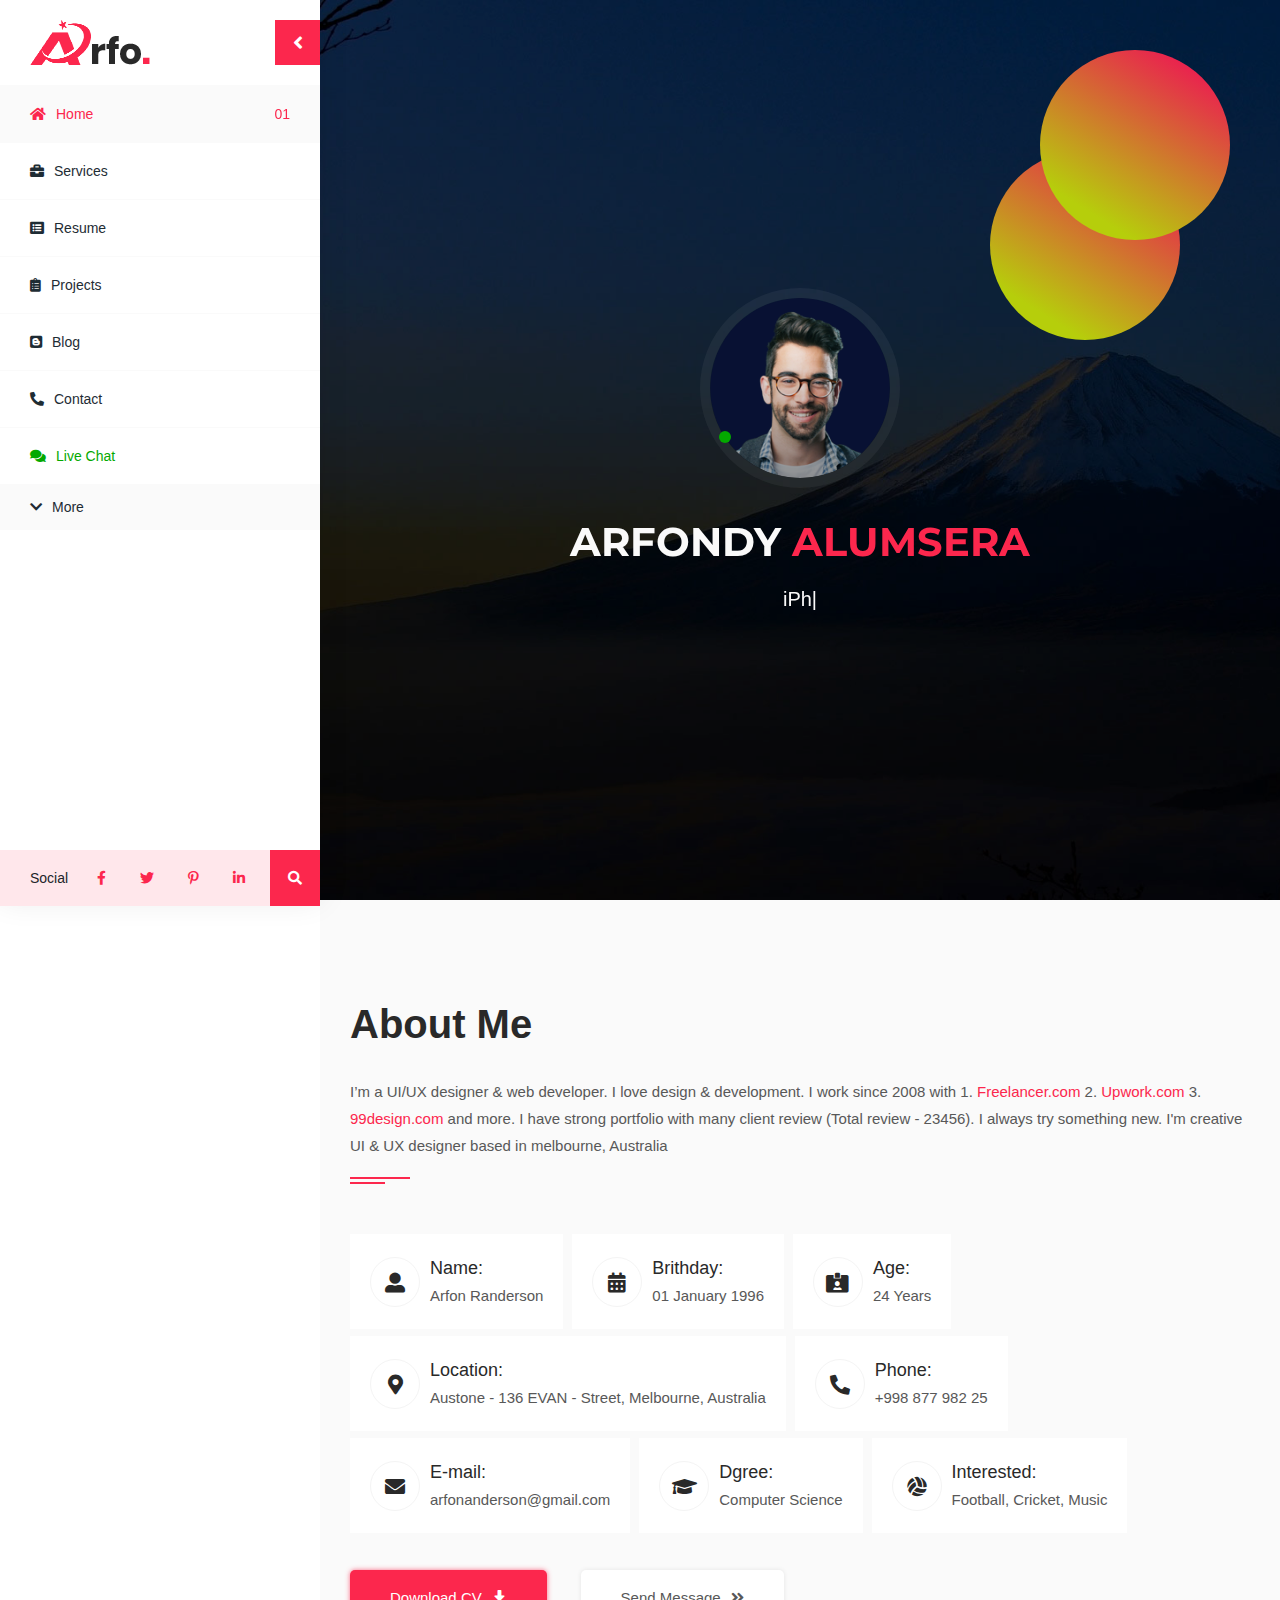
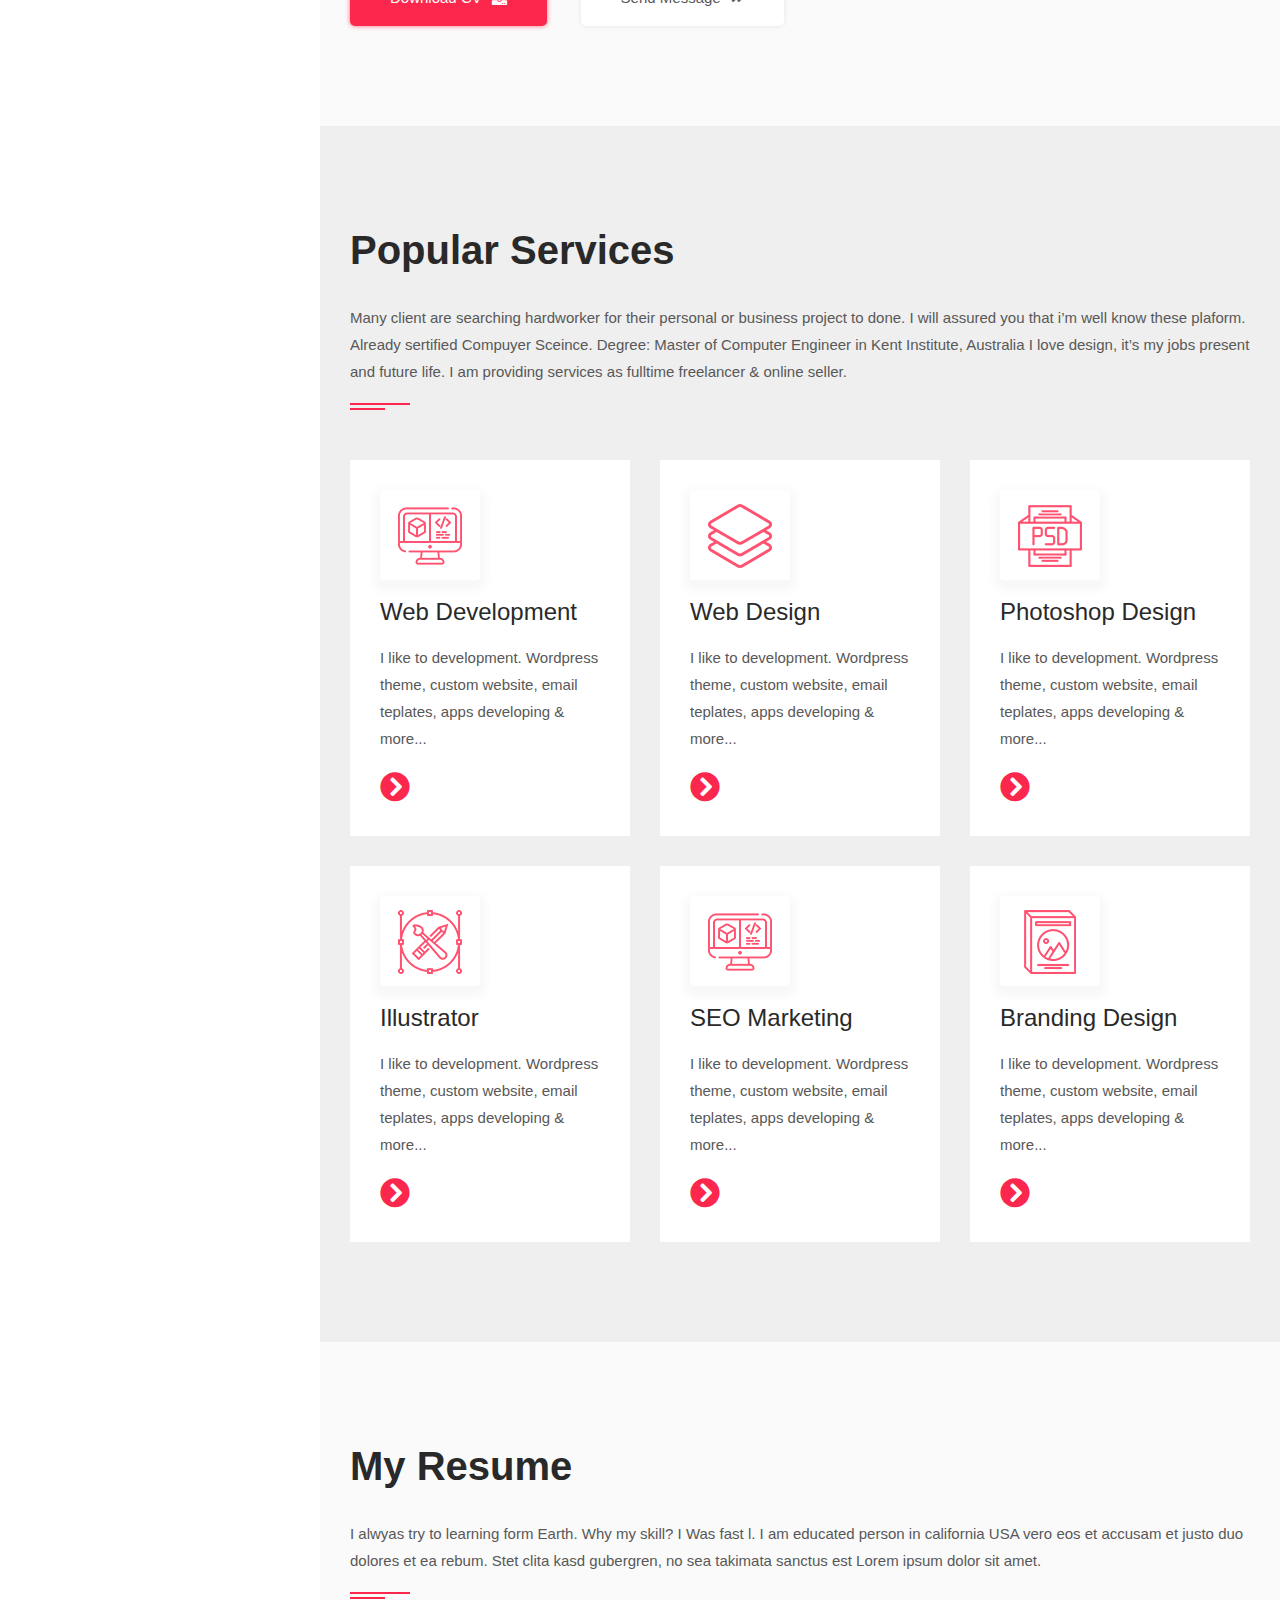
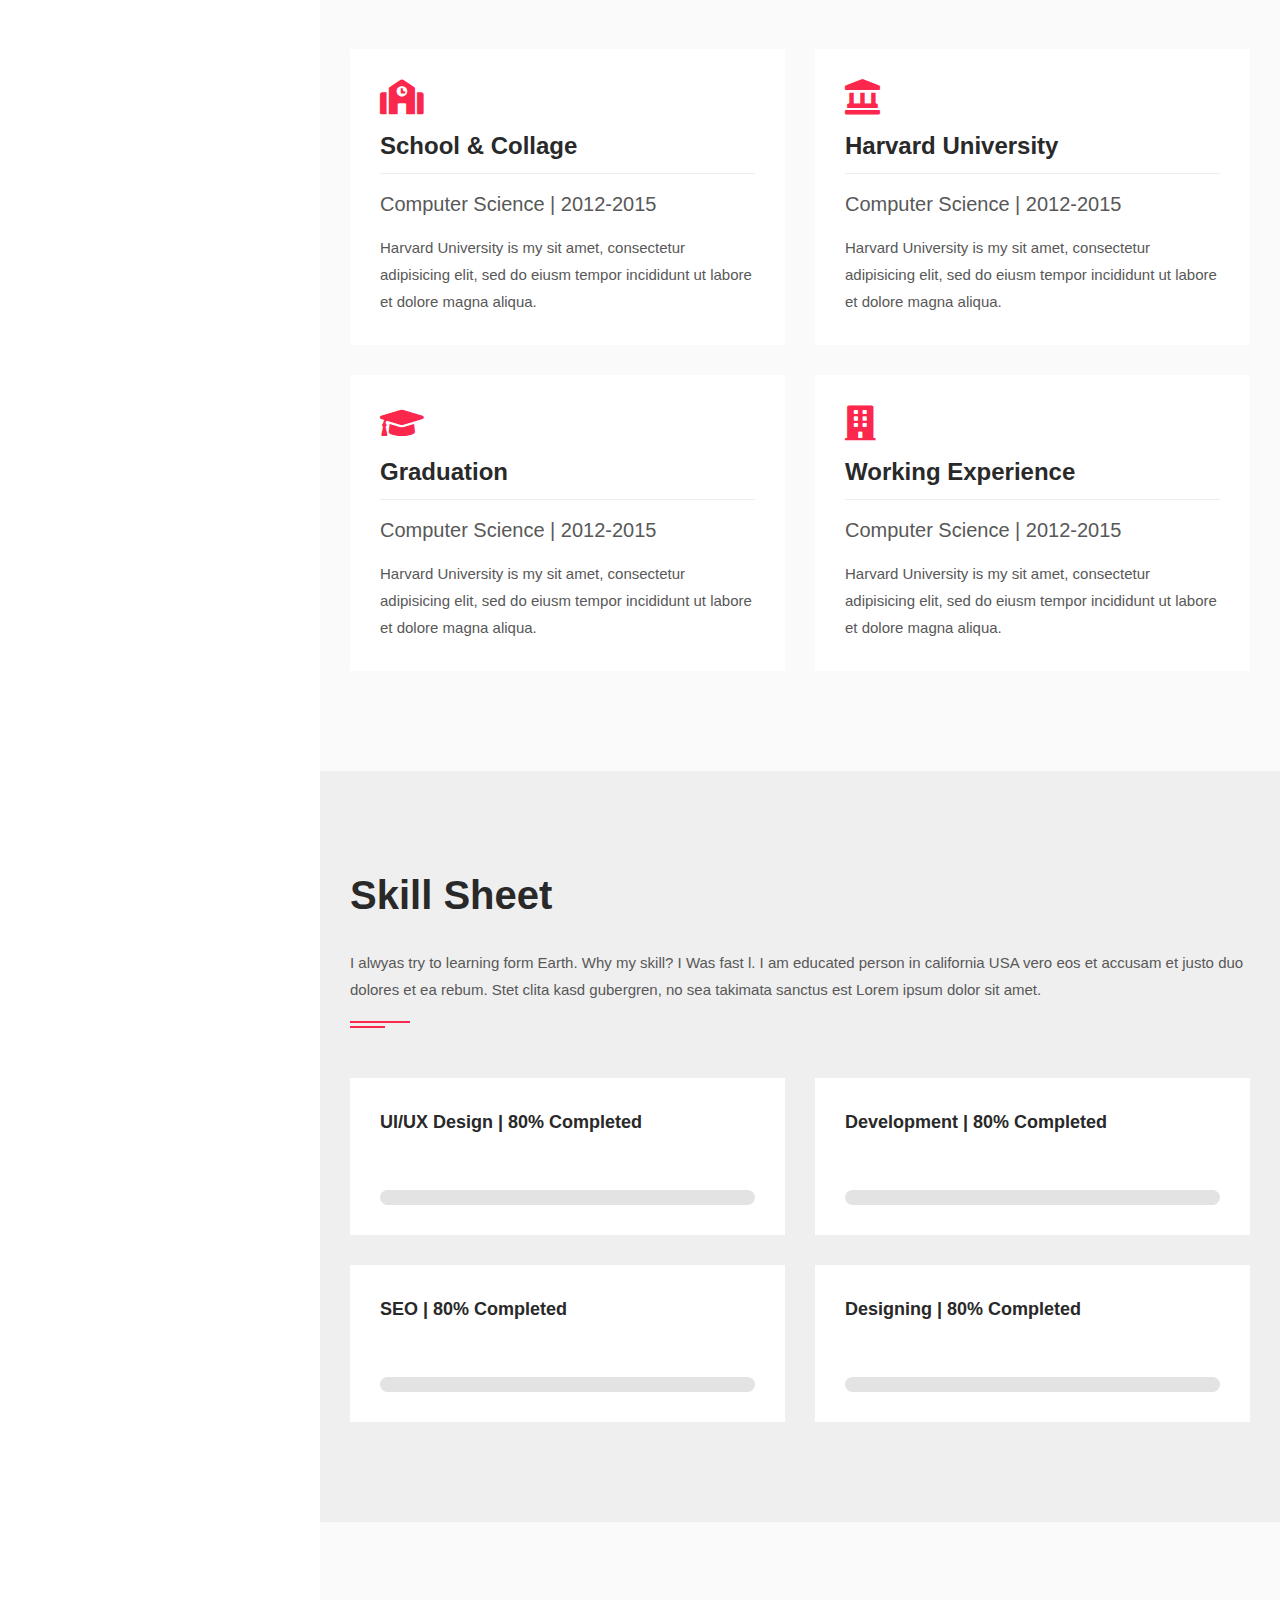
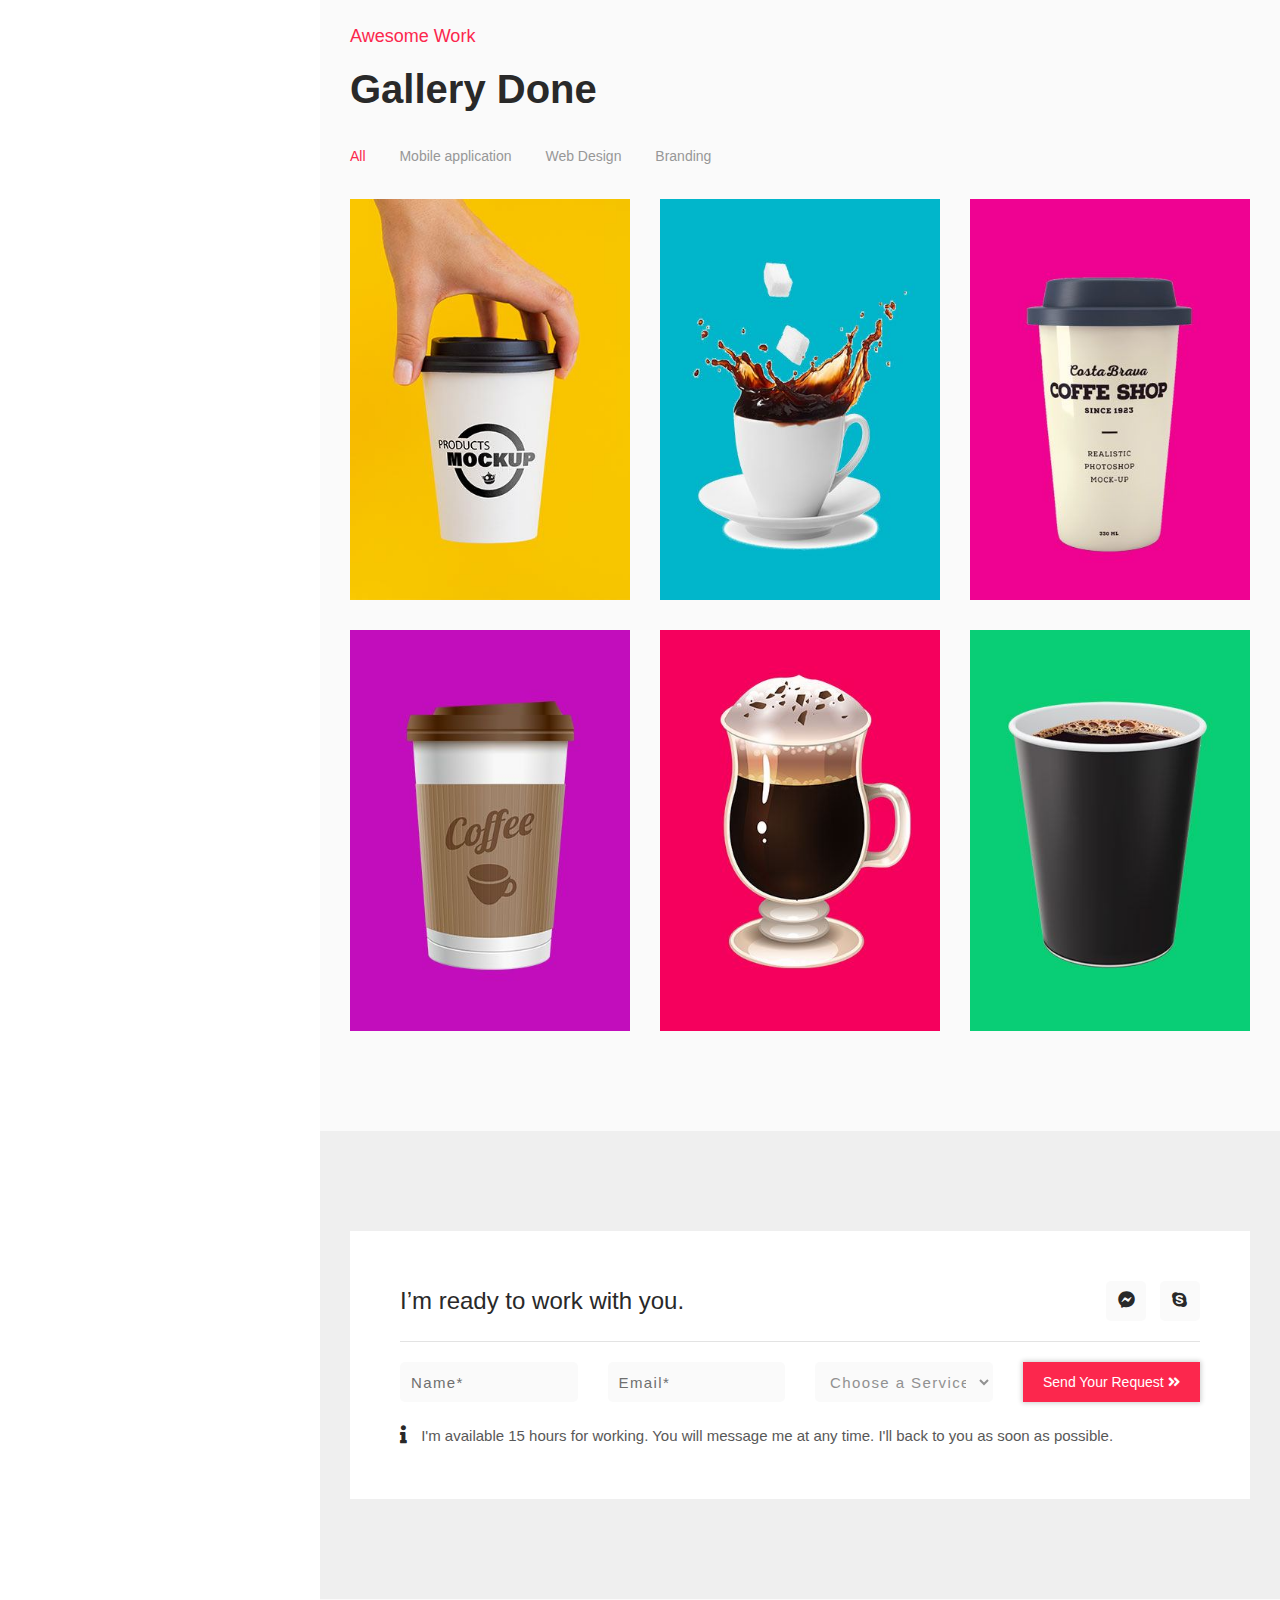
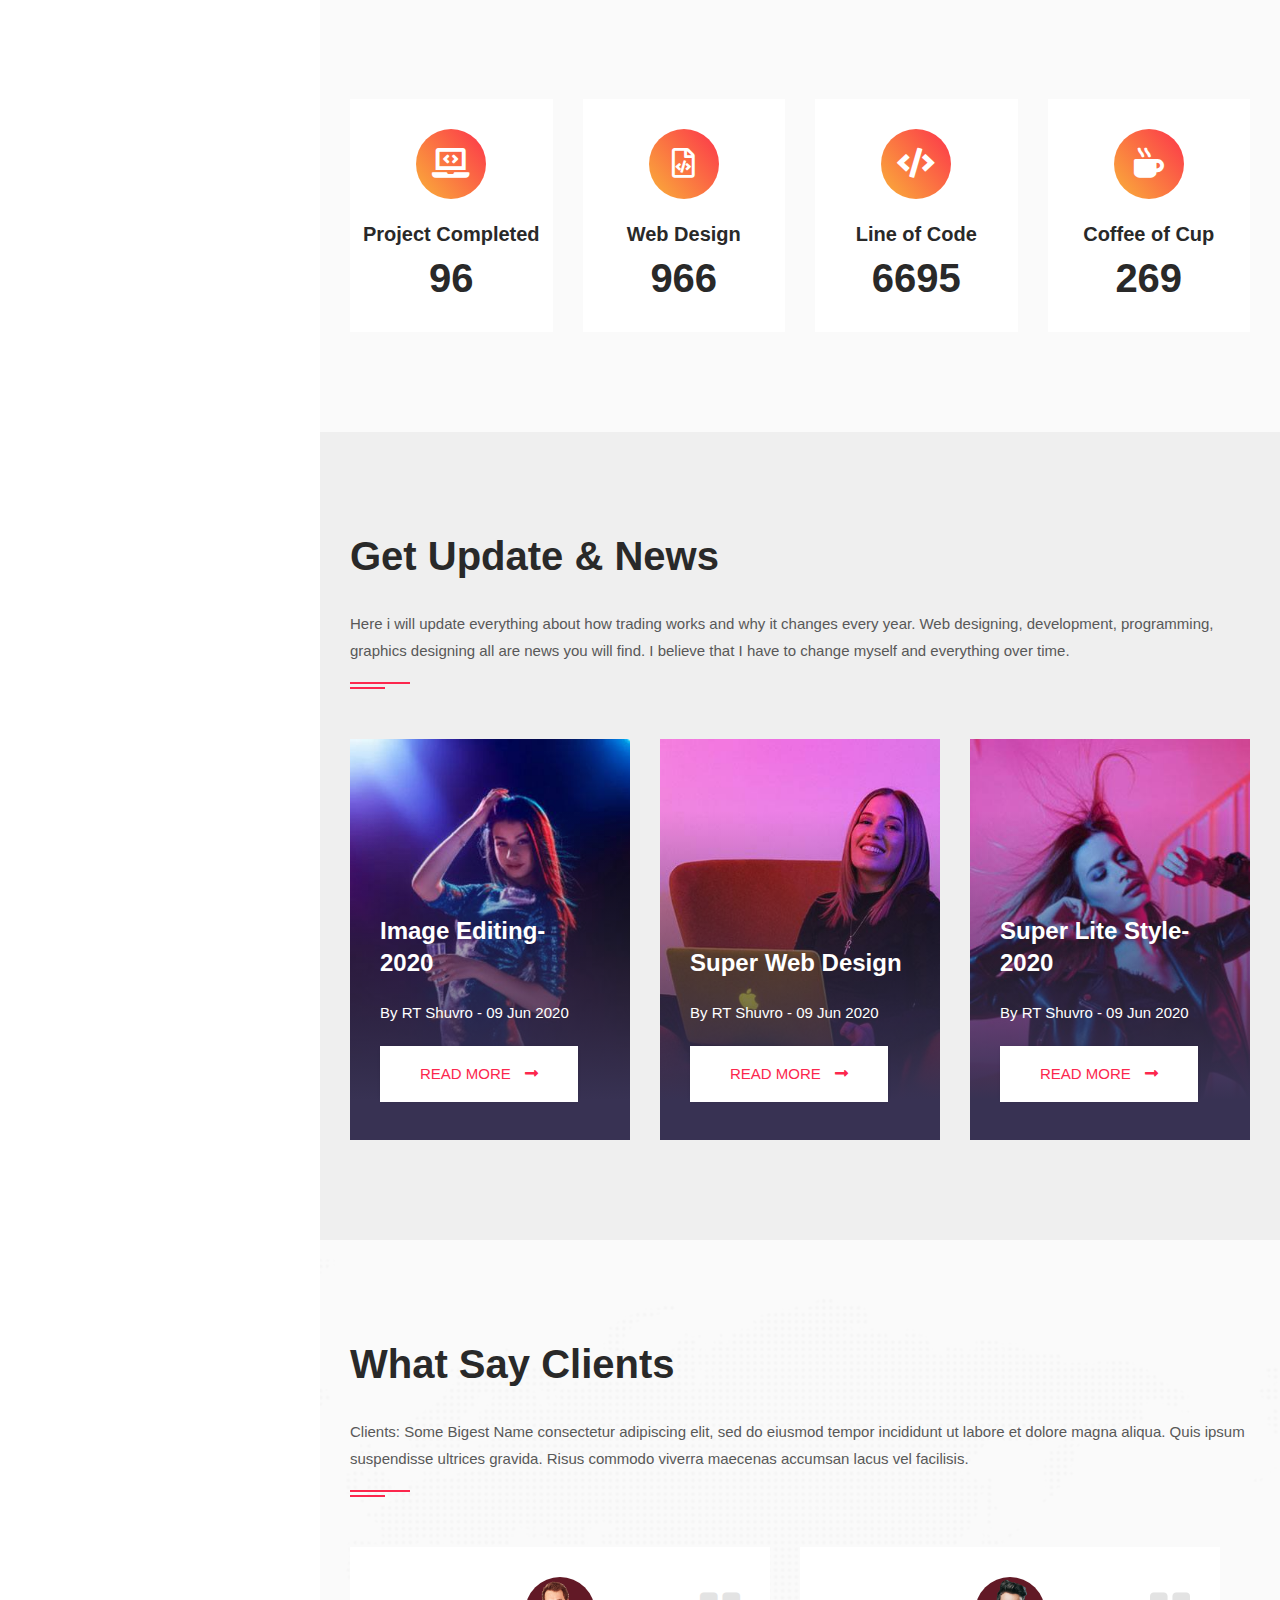
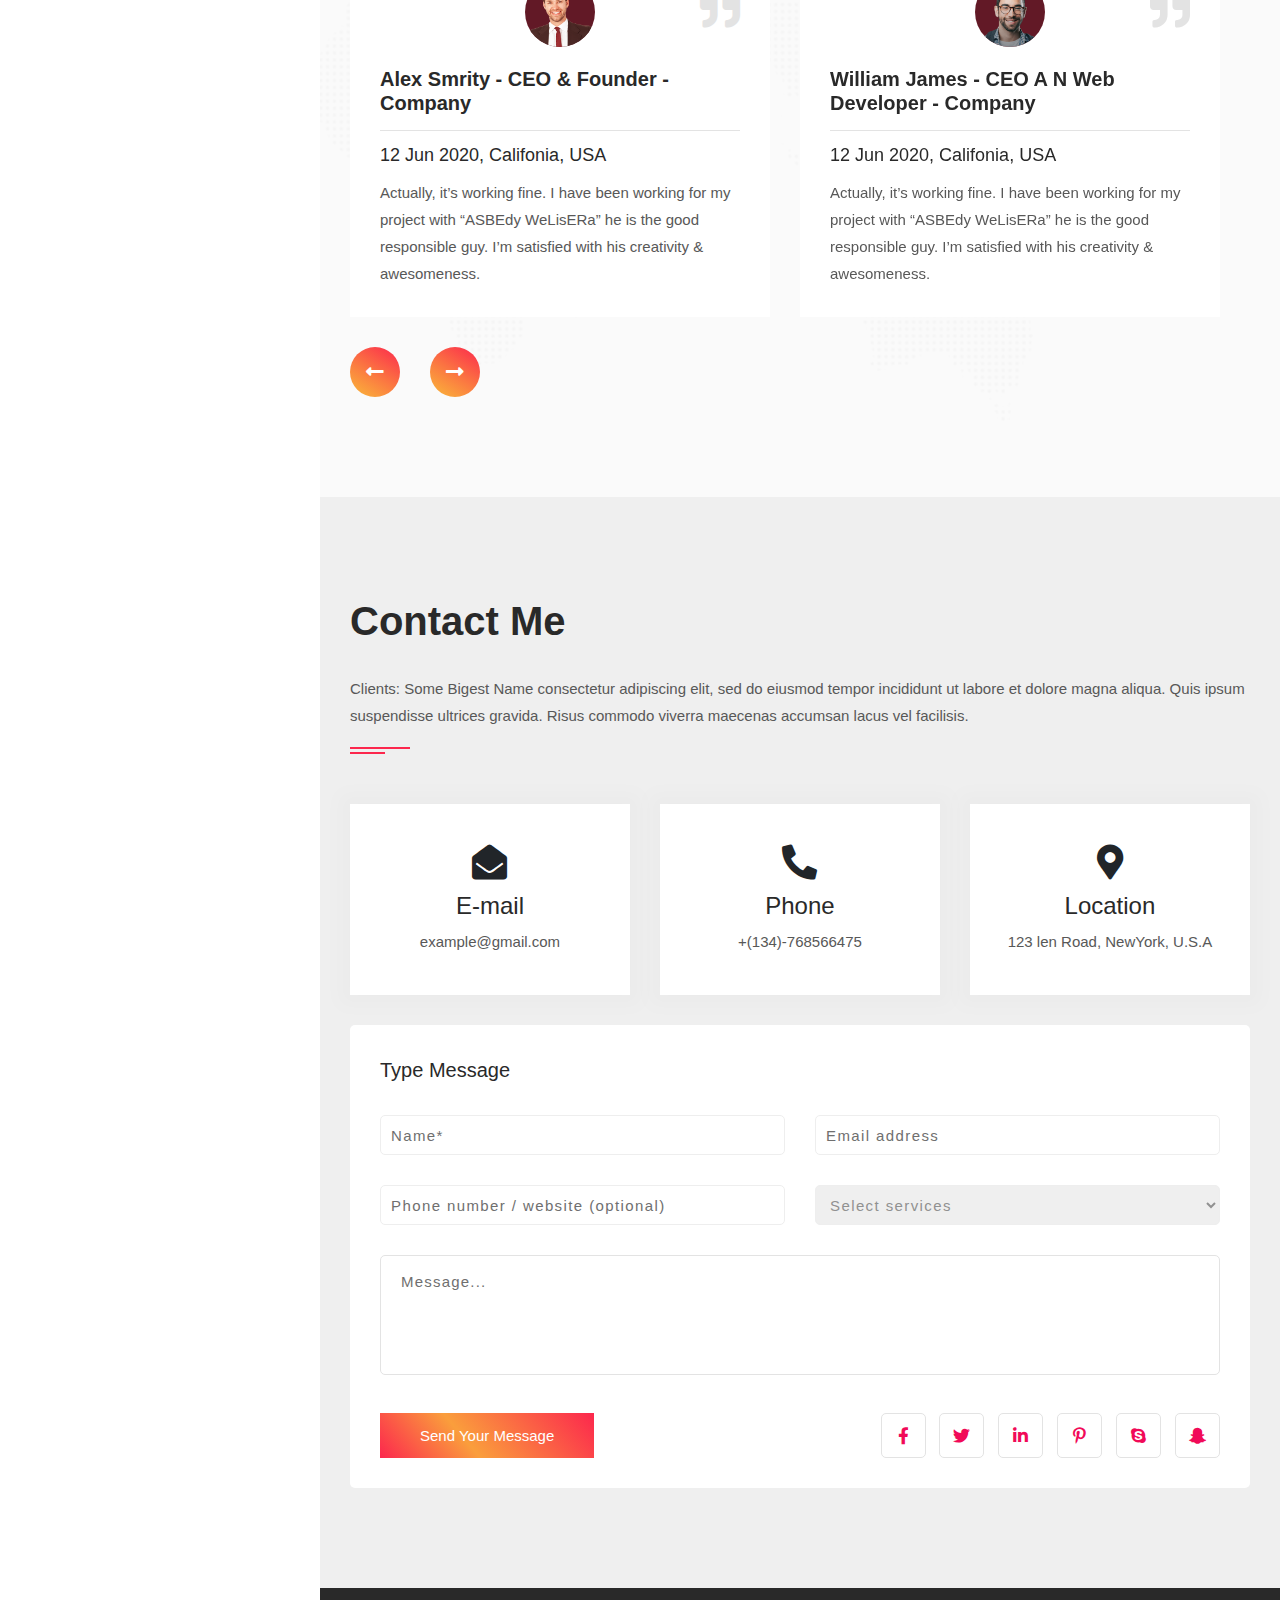
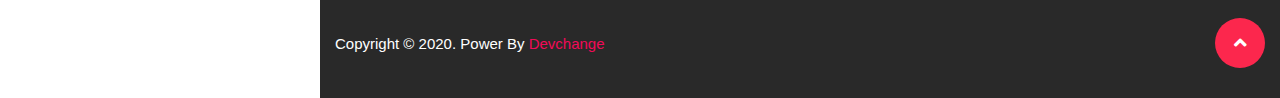
==== index.html @ 92e10261 "first commit" ====
<!DOCTYPE html>
<html lang="en">


<!-- Mirrored from anwebdev.com/arfo/demo/index.html by HTTrack Website Copier/3.x [XR&CO'2014], Fri, 08 Jan 2021 17:50:45 GMT -->
<head>
    <meta charset="utf-8">
    <meta name="author" content="Abdullah AL Numan" />
    <meta name="keywords" content="Arfon Personal Portfolio & Resume HTML5 Template" />
    <meta name="description" content="Arfon Personal Portfolio & Resume HTML5 Template">
    <meta name="viewport" content="width=device-width, initial-scale=1">
    <meta http-equiv="X-UA-Compatible" content="IE=edge">

    <title>Arfon Personal Portfolio & Resume HTML5 Template</title>

    <!-- Bootstrap -->
    <link rel="stylesheet" href="css/bootstrap.min.css">

    <!-- Font Awesome -->
    <link rel="stylesheet" href="css/fontawesome.min.css">

    <!-- Animate -->
    <link rel="stylesheet" href="css/animate.min.css">

    <!-- Owl Carousel -->
    <link rel="stylesheet" href="css/owl.carousel.min.css">

    <!-- Slick -->
    <link rel="stylesheet" href="css/slick.css">

    <!-- Venobox -->
    <link rel="stylesheet" href="css/venobox.min.css">

    <!-- Normalize -->
    <link rel="stylesheet" href="css/normalize.css">

    <!-- Default -->
    <link rel="stylesheet" href="css/default.css">


    <!-- Style -->
    <link rel="stylesheet" href="css/style.css">

    <!-- Responsive -->
    <link rel="stylesheet" href="css/responsive.css">
</head>

<body>

    <div id="main-wrapper">
        <header>
            <nav class="side-bar">
                <div class="side-bar-header">
                    <div class="logo">
                        <a href="index.html"><img src="img/logo/logo.png" alt="logo"></a>
                    </div>
                    <button class="side-btn">
                        <i class="fas fa-angle-left"></i>
                    </button>
                </div>
                <div class="slider-manu">
                    <ul>
                        <li class="active"><a href="#!" data-scroll="#home"><i class="fas fa-home"></i>Home<span class="sub-nifo">01</span></a></li>
                        <li><a href="#!" data-scroll="#services"><i class="fas fa-briefcase"></i>Services</a></li>
                        <li><a href="#!" data-scroll="#resume"><i class="fas fa-list-alt"></i>Resume</a></li>
                        <li><a href="#!" data-scroll="#projects"><i class="fas fa-clipboard-list"></i>Projects</a></li>
                        <li><a href="#!" data-scroll="#blog"><i class="fab fa-blogger"></i>Blog</a></li>
                        <li><a href="#!" data-scroll="#contact"><i class="fas fa-phone-alt"></i>Contact</a></li>
                    </ul>
                    <div class="live-chat">
                        <a href="#"><i class="fas fa-comments"></i>Live Chat</a>
                    </div>
                    <button class="user-panel">
						<i class="fas fa-chevron-down"></i>More
					</button>
                    <div class="user-content">
                        <h5>User Panel</h5>
                        <ul>
                            <li><a href="#"><i class="fas fa-inbox"></i>Inbox<span class="sub-nifo">40</span></a></li>
                            <li><a href="#"><i class="fas fa-id-card-alt"></i>Profile</a></li>
                            <li><a href="#"><i class="fas fa-cogs"></i>Setting</a></li>
                            <li><a href="#"><i class="fas fa-phone-alt"></i>Call</a></li>
                            <li><a href="#"><i class="fas fa-comments"></i>Comments</a></li>
                        </ul>
                    </div>
                </div>
                <div class="side-footer">
                    <span>Social</span>
                    <ul>
                        <li><a href="#"><i class="fab fa-facebook-f"></i></a></li>
                        <li>
                            <a href="#"><i class="fab fa-twitter"></i></a>
                        </li>
                        <li>
                            <a href="#"><i class="fab fa-pinterest-p"></i></a>
                        </li>
                        <li>
                            <a href="#"><i class="fab fa-linkedin-in"></i></a>
                        </li>
                    </ul>
                    <button class="search-btn" data-toggle="modal" data-target="#popupSearch"><i class="fa fa-search"></i></button>
                    <div class="modal fade" id="popupSearch" tabindex="-1" aria-hidden="true">
                        <div class="modal-dialog">
                            <div class="modal-content">
                                <form>
                                    <input type="search" placeholder="Search...">
                                    <button type="submit">Search</button>
                                </form>
                            </div>
                        </div>
                    </div>
                </div>
            </nav>
        </header>
        <main>
            <!-- Banner Start -->
            <section class="banner v2" id="home">
                <div class="banner-content content-center">
                    <div class="banner-item">
                        <div class="profile-img">
                            <img src="img/banner/profile-2.png" alt="Profile Img">
                            <span class="activety"></span>
                        </div>
                        <div class="profile-text">
                            <h2>Arfondy <span class="pink">aLumsERa</span></h2>
                            <p><span class="animate-typing" data-animate-loop="true" data-type-speed="200" data-type-delay="200" data-remove-speed="80" data-remove-delay="500" data-cursor-speed="500" data-animate-index="0">
                                    iPhone Aplication Developer |
                                    Android Aplication Developer |
                                    UI UX Designer </span></p>
                        </div>
                    </div>
                </div>
                <div class="owl-carousel banner-img">
                    <div class="banner-bg banner-slider" style="background-image: url(img/banner/banner-v2-1.jpg);"></div>
                    <div class="banner-bg banner-slider" style="background-image: url(img/banner/banner-v2-2.jpg);"></div>
                    <div class="banner-bg banner-slider" style="background-image: url(img/banner/banner-v2-3.jpg);"></div>
                    <div class="banner-bg banner-slider" style="background-image: url(img/banner/banner-v2-4.jpg);"></div>
                </div>
            </section>
            <!-- Banner End -->
            <!-- About Start -->
            <section class="about v2">
                <div class="container">
                    <div class="title">
                        <h2>About Me</h2>
                        <p>I’m a UI/UX designer & web developer. I love design & development. I work since 2008 with 1. <a href="#">Freelancer.com</a> 2. <a href="#">Upwork.com</a> 3. <a href="#">99design.com</a> and more. I have strong portfolio with many
                            client review (Total review - 23456). I always try something new. I'm creative UI & UX designer based in melbourne, Australia</p>
                    </div>
                    <div class="about-info">
                        <ul>
                            <li>
                                <div class="content-top-center">
                                    <i class="fas fa-user-alt"></i>
                                    <div class="text">
                                        <h6>Name:</h6>
                                        <p>Arfon Randerson</p>
                                    </div>
                                </div>
                            </li>
                            <li>
                                <div class="content-top-center">
                                    <i class="fas fa-calendar-alt"></i>
                                    <div class="text">
                                        <h6>Brithday:</h6>
                                        <p>01 January 1996</p>
                                    </div>
                                </div>
                            </li>
                            <li>
                                <div class="content-top-center">
                                    <i class="fas fa-id-card-alt"></i>
                                    <div class="text">
                                        <h6>Age:</h6>
                                        <p>24 Years</p>
                                    </div>
                                </div>
                            </li>
                            <li>
                                <div class="content-top-center">
                                    <i class="fas fa-map-marker-alt"></i>
                                    <div class="text">
                                        <h6>Location:</h6>
                                        <p>Austone - 136 EVAN - Street, Melbourne, Australia</p>
                                    </div>
                                </div>
                            </li>
                            <li>
                                <div class="content-top-center">
                                    <i class="fas fa-phone-alt"></i>
                                    <div class="text">
                                        <h6>Phone:</h6>
                                        <p>+998 877 982 25</p>
                                    </div>
                                </div>
                            </li>
                            <li>
                                <div class="content-top-center">
                                    <i class="fas fa-envelope"></i>
                                    <div class="text">
                                        <h6>E-mail:</h6>
                                        <p>arfonanderson@gmail.com</p>
                                    </div>
                                </div>
                            </li>
                            <li>
                                <div class="content-top-center">
                                    <i class="fas fa-graduation-cap"></i>
                                    <div class="text">
                                        <h6>Dgree:</h6>
                                        <p>Computer Science</p>
                                    </div>
                                </div>
                            </li>
                            <li>
                                <div class="content-top-center">
                                    <i class="fas fa-volleyball-ball"></i>
                                    <div class="text">
                                        <h6>Interested:</h6>
                                        <p>Football, Cricket, Music</p>
                                    </div>
                                </div>
                            </li>
                        </ul>
                    </div>
                    <div class="about-link">
                        <ul>
                            <li>
                                <a href="#" class="active"><span>Download CV</span><i class="fas fa-download"></i></a>
                            </li>
                            <li>
                                <a href="#"><span>Send Message</span><i class="fas fa-angle-double-right"></i></a>
                            </li>
                        </ul>
                    </div>
                </div>
            </section>
            <!-- About End -->
            <!-- Services Start -->
            <section class="services v2" id="services">
                <div class="container">
                    <div class="title">
                        <h2>Popular Services</h2>
                        <p>Many client are searching hardworker for their personal or business project to done. I will assured you that i’m well know these plaform. Already sertified Compuyer Sceince. Degree: Master of Computer Engineer in Kent Institute,
                            Australia I love design, it’s my jobs present and future life. I am providing services as fulltime freelancer & online seller.</p>
                    </div>
                    <div class="row">
                        <div class="col-md-6 col-lg-4">
                            <div class="card">
                                <div class="card-body">
                                    <div class="icon">
                                        <img src="img/services/icon-1-v2.png" alt="icon">
                                    </div>
                                    <h4>Web Development</h4>
                                    <p>I like to development. Wordpress theme, custom website, email teplates, apps developing & more...
                                    </p>
                                    <a href="#"><i class="fas fa-chevron-circle-right"></i></a>
                                </div>
                            </div>
                        </div>
                        <div class="col-md-6 col-lg-4">
                            <div class="card">
                                <div class="card-body">
                                    <div class="icon">
                                        <img src="img/services/icon-2-v2.png" alt="icon">
                                    </div>
                                    <h4>Web Design</h4>
                                    <p>I like to development. Wordpress theme, custom website, email teplates, apps developing & more...
                                    </p>
                                    <a href="#"><i class="fas fa-chevron-circle-right"></i></a>
                                </div>
                            </div>
                        </div>
                        <div class="col-md-6 col-lg-4">
                            <div class="card">
                                <div class="card-body">
                                    <div class="icon">
                                        <img src="img/services/icon-3-v2.png" alt="icon">
                                    </div>
                                    <h4>Photoshop Design</h4>
                                    <p>I like to development. Wordpress theme, custom website, email teplates, apps developing & more...
                                    </p>
                                    <a href="#"><i class="fas fa-chevron-circle-right"></i></a>
                                </div>
                            </div>
                        </div>
                        <div class="col-md-6 col-lg-4">
                            <div class="card">
                                <div class="card-body">
                                    <div class="icon">
                                        <img src="img/services/icon-4-v2.png" alt="icon">
                                    </div>
                                    <h4>Illustrator</h4>
                                    <p>I like to development. Wordpress theme, custom website, email teplates, apps developing & more...
                                    </p>
                                    <a href="#"><i class="fas fa-chevron-circle-right"></i></a>
                                </div>
                            </div>
                        </div>
                        <div class="col-md-6 col-lg-4">
                            <div class="card">
                                <div class="card-body">
                                    <div class="icon">
                                        <img src="img/services/icon-5-v2.png" alt="icon">
                                    </div>
                                    <h4>SEO Marketing</h4>
                                    <p>I like to development. Wordpress theme, custom website, email teplates, apps developing & more...
                                    </p>
                                    <a href="#"><i class="fas fa-chevron-circle-right"></i></a>
                                </div>
                            </div>
                        </div>
                        <div class="col-md-6 col-lg-4">
                            <div class="card">
                                <div class="card-body">
                                    <div class="icon">
                                        <img src="img/services/icon-6-v2.png" alt="icon">
                                    </div>
                                    <h4>Branding Design</h4>
                                    <p>I like to development. Wordpress theme, custom website, email teplates, apps developing & more...
                                    </p>
                                    <a href="#"><i class="fas fa-chevron-circle-right"></i></a>
                                </div>
                            </div>
                        </div>
                    </div>
                </div>
            </section>
            <!-- Services End -->
            <!-- Resume Start -->
            <section class="resume v2" id="resume">
                <div class="container">
                    <div class="title">
                        <h2>My Resume</h2>
                        <p>I alwyas try to learning form Earth. Why my skill? I Was fast l. I am educated person in california USA vero eos et accusam et justo duo dolores et ea rebum. Stet clita kasd gubergren, no sea takimata sanctus est Lorem ipsum dolor
                            sit amet.
                        </p>
                    </div>
                    <div class="row">
                        <div class="col-md-6">
                            <div class="card">
                                <div class="card-body">
                                    <i class="fas fa-school"></i>
                                    <h4>School & Collage</h4>
                                    <h5>Computer Science | 2012-2015</h5>
                                    <p>Harvard University is my sit amet, consectetur adipisicing elit, sed do eiusm tempor incididunt ut labore et dolore magna aliqua.</p>
                                </div>
                            </div>
                        </div>
                        <div class="col-md-6">
                            <div class="card">
                                <div class="card-body">
                                    <i class="fas fa-landmark"></i>
                                    <h4>Harvard University</h4>
                                    <h5>Computer Science | 2012-2015</h5>
                                    <p>Harvard University is my sit amet, consectetur adipisicing elit, sed do eiusm tempor incididunt ut labore et dolore magna aliqua.</p>
                                </div>
                            </div>
                        </div>
                        <div class="col-md-6">
                            <div class="card">
                                <div class="card-body">
                                    <i class="fas fa-graduation-cap"></i>
                                    <h4>Graduation</h4>
                                    <h5>Computer Science | 2012-2015</h5>
                                    <p>Harvard University is my sit amet, consectetur adipisicing elit, sed do eiusm tempor incididunt ut labore et dolore magna aliqua.</p>
                                </div>
                            </div>
                        </div>
                        <div class="col-md-6">
                            <div class="card">
                                <div class="card-body">
                                    <i class="fas fa-building"></i>
                                    <h4>Working Experience</h4>
                                    <h5>Computer Science | 2012-2015</h5>
                                    <p>Harvard University is my sit amet, consectetur adipisicing elit, sed do eiusm tempor incididunt ut labore et dolore magna aliqua.</p>
                                </div>
                            </div>
                        </div>
                    </div>
                </div>
            </section>
            <!-- Resume End -->
            <!-- Skill Start -->
            <section class="skill v2">
                <div class="container">
                    <div class="title">
                        <h2>Skill Sheet</h2>
                        <p>I alwyas try to learning form Earth. Why my skill? I Was fast l. I am educated person in california USA vero eos et accusam et justo duo dolores et ea rebum. Stet clita kasd gubergren, no sea takimata sanctus est Lorem ipsum dolor
                            sit amet.
                        </p>
                    </div>
                    <div class="row">
                        <div class="col-md-6">
                            <div class="card">
                                <div class="card-body">
                                    <h6>UI/UX Design | 80% Completed</h6>
                                    <div class="progress-over">
                                        <div class="progress">
                                            <div class="progress-bar wow animate__slideInLeft" data-wow-duration="1.9s" data-wow-delay="0s" role="progressbar" style="width: 80%;" aria-valuenow="80" aria-valuemin="0" aria-valuemax="100">
                                                <div class="pur-count">
                                                    <span class="counter">80</span>%
                                                </div>
                                            </div>
                                        </div>
                                    </div>
                                </div>
                            </div>
                        </div>
                        <div class="col-md-6">
                            <div class="card">
                                <div class="card-body">
                                    <h6>Development | 80% Completed</h6>
                                    <div class="progress-over">
                                        <div class="progress">
                                            <div class="progress-bar wow animate__slideInLeft" data-wow-duration="1.9s" data-wow-delay="0s" role="progressbar" style="width: 80%;" aria-valuenow="80" aria-valuemin="0" aria-valuemax="100">
                                                <div class="pur-count">
                                                    <span class="counter">80</span>%
                                                </div>
                                            </div>
                                        </div>
                                    </div>
                                </div>
                            </div>
                        </div>
                        <div class="col-md-6">
                            <div class="card">
                                <div class="card-body">
                                    <h6>SEO | 80% Completed</h6>
                                    <div class="progress-over">
                                        <div class="progress">
                                            <div class="progress-bar wow animate__slideInLeft" data-wow-duration="1.9s" data-wow-delay="0s" role="progressbar" style="width: 80%;" aria-valuenow="80" aria-valuemin="0" aria-valuemax="100">
                                                <div class="pur-count">
                                                    <span class="counter">80</span>%
                                                </div>
                                            </div>
                                        </div>
                                    </div>
                                </div>
                            </div>
                        </div>
                        <div class="col-md-6">
                            <div class="card">
                                <div class="card-body">
                                    <h6>Designing | 80% Completed</h6>
                                    <div class="progress-over">
                                        <div class="progress">
                                            <div class="progress-bar wow animate__slideInLeft" data-wow-duration="1.9s" data-wow-delay="0s" role="progressbar" style="width: 80%;" aria-valuenow="80" aria-valuemin="0" aria-valuemax="100">
                                                <div class="pur-count">
                                                    <span class="counter">80</span>%
                                                </div>
                                            </div>
                                        </div>
                                    </div>
                                </div>
                            </div>
                        </div>
                    </div>
                </div>
            </section>
            <!-- Skill End -->
            <!-- Portfolio Start -->
            <section class="portfolio v2" id="projects">
                <div class="container">
                    <div class="title">
                        <h6>Awesome Work</h6>
                        <h2>Gallery Done</h2>
                    </div>
                    <div class="portfolio-demo-btn">
                        <button data-filter="*" class="active">All</button>
                        <button data-filter=".mobile-app">Mobile application</button>
                        <button data-filter=".web-design">Web Design</button>
                        <button data-filter=".branding">Branding</button>
                    </div>
                    <!-- Portfolio Demo Start -->
                    <div class="row portfolio-demo">
                        <!-- Portfolio Item Start -->
                        <div class="col-sm-6 col-lg-4 portfolio-item mobile-app">
                            <div class="portfolio-thumb">
                                <img src="img/portfolio/1.jpg" alt="Image">
                                <div class="portfolio-overlay d-flex align-items-center">
                                    <div class="contant">
                                        <div class="portfolio-shap">
                                            <span class="shap shap-1"></span>
                                            <span class="shap shap-2"></span>
                                        </div>
                                        <h4>UI/UX Design In- 2020</h4>
                                        <h6>10 Jun 2020, <br> NewYouk, USA </h6>
                                        <div class="button">
                                            <a href="#">View Project</a>
                                        </div>
                                    </div>
                                </div>
                            </div>
                        </div>
                        <!-- Portfolio Item End -->
                        <!-- Portfolio Item Start -->
                        <div class="col-sm-6 col-lg-4 portfolio-item web-design">
                            <div class="portfolio-thumb">
                                <img src="img/portfolio/2.jpg" alt="Image">
                                <div class="portfolio-overlay d-flex align-items-center">
                                    <div class="contant">
                                        <div class="portfolio-shap">
                                            <span class="shap shap-1"></span>
                                            <span class="shap shap-2"></span>
                                        </div>
                                        <h4>UI/UX Design In- 2020</h4>
                                        <h6>10 Jun 2020, <br> NewYouk, USA </h6>
                                        <div class="button">
                                            <a href="#">View Project</a>
                                        </div>
                                    </div>
                                </div>
                            </div>
                        </div>
                        <!-- Portfolio Item End -->
                        <!-- Portfolio Item Start -->
                        <div class="col-sm-6 col-lg-4 portfolio-item mobile-app">
                            <div class="portfolio-thumb">
                                <img src="img/portfolio/3.jpg" alt="Image">
                                <div class="portfolio-overlay d-flex align-items-center">
                                    <div class="contant">
                                        <div class="portfolio-shap">
                                            <span class="shap shap-1"></span>
                                            <span class="shap shap-2"></span>
                                        </div>
                                        <h4>UI/UX Design In- 2020</h4>
                                        <h6>10 Jun 2020, <br> NewYouk, USA </h6>
                                        <div class="button">
                                            <a href="#">View Project</a>
                                        </div>
                                    </div>
                                </div>
                            </div>
                        </div>
                        <!-- Portfolio Item End -->
                        <!-- Portfolio Item Start -->
                        <div class="col-sm-6 col-lg-4 portfolio-item branding">
                            <div class="portfolio-thumb">
                                <img src="img/portfolio/4.jpg" alt="Image">
                                <div class="portfolio-overlay d-flex align-items-center">
                                    <div class="contant">
                                        <div class="portfolio-shap">
                                            <span class="shap shap-1"></span>
                                            <span class="shap shap-2"></span>
                                        </div>
                                        <h4>UI/UX Design In- 2020</h4>
                                        <h6>10 Jun 2020, <br> NewYouk, USA </h6>
                                        <div class="button">
                                            <a href="#">View Project</a>
                                        </div>
                                    </div>
                                </div>
                            </div>
                        </div>
                        <!-- Portfolio Item End -->
                        <!-- Portfolio Item Start -->
                        <div class="col-sm-6 col-lg-4 portfolio-item mobile-app web-design">
                            <div class="portfolio-thumb">
                                <img src="img/portfolio/5.jpg" alt="Image">
                                <div class="portfolio-overlay d-flex align-items-center">
                                    <div class="contant">
                                        <div class="portfolio-shap">
                                            <span class="shap shap-1"></span>
                                            <span class="shap shap-2"></span>
                                        </div>
                                        <h4>UI/UX Design In- 2020</h4>
                                        <h6>10 Jun 2020, <br> NewYouk, USA </h6>
                                        <div class="button">
                                            <a href="#">View Project</a>
                                        </div>
                                    </div>
                                </div>
                            </div>
                        </div>
                        <!-- Portfolio Item End -->
                        <!-- Portfolio Item Start -->
                        <div class="col-sm-6 col-lg-4 portfolio-item branding">
                            <div class="portfolio-thumb">
                                <img src="img/portfolio/6.jpg" alt="Image">
                                <div class="portfolio-overlay d-flex align-items-center">
                                    <div class="contant">
                                        <div class="portfolio-shap">
                                            <span class="shap shap-1"></span>
                                            <span class="shap shap-2"></span>
                                        </div>
                                        <h4>UI/UX Design In- 2020</h4>
                                        <h6>10 Jun 2020, <br> NewYouk, USA </h6>
                                        <div class="button">
                                            <a href="#">View Project</a>
                                        </div>
                                    </div>
                                </div>
                            </div>
                        </div>
                        <!-- Portfolio Item End -->
                    </div>
                    <!-- Portfolio Demo End -->
                </div>
            </section>
            <!-- Portfolio End -->
            <!-- Messenger Request Start -->
            <section class="messenger-request">
                <div class="container">
                    <div class="main-bax">
                        <div class="box-header">
                            <div class="row align-items-center">
                                <div class="col-md-8">
                                    <div class="title">
                                        <h4>I’m ready to work with you.</h4>
                                    </div>
                                </div>
                                <div class="col-md-4">
                                    <div class="social">
                                        <ul>
                                            <li><a href="#"><i class="fab fa-facebook-messenger"></i></a></li>
                                            <li><a href="#"><i class="fab fa-skype"></i></a></li>
                                        </ul>
                                    </div>
                                </div>
                            </div>
                        </div>
                        <form action="#">
                            <div class="row">
                                <div class="col-md-6 col-lg-3">
                                    <input type="text" placeholder="Name*">
                                </div>
                                <div class="col-md-6 col-lg-3">
                                    <input type="email" placeholder="Email*">
                                </div>
                                <div class="col-md-6 col-lg-3">
                                    <select name="option">
                                        <option value="">Choose a Services</option>
                                        <option value="">1</option>
                                        <option value="">2</option>
                                        <option value="">3</option>
                                    </select>
                                </div>
                                <div class="col-md-6 col-lg-3">
                                    <button class="send-btn" type="submit">Send Your Request <i
                                            class="fas fa-angle-double-right"></i></button>
                                </div>
                            </div>
                        </form>
                        <p><i class="fas fa-info"></i> I'm available 15 hours for working. You will message me at any time. I'll back to you as soon as possible.
                        </p>
                    </div>
                </div>
            </section>
            <!-- Messenger Request End -->
            <!-- Fun Fact V2 Start -->
            <section class="fun-fact v2">
                <div class="container">
                    <div class="row">
                        <div class="col-md-6 col-lg-3">
                            <div class="card">
                                <div class="card-body">
                                    <div class="icon">
                                        <i class="fas fa-laptop-code"></i>
                                    </div>
                                    <h5>Project Completed</h5>
                                    <h2><span class="counter">96</span></h2>
                                </div>
                            </div>
                        </div>
                        <div class="col-md-6 col-lg-3">
                            <div class="card">
                                <div class="card-body">
                                    <div class="icon">
                                        <i class="far fa-file-code"></i>
                                    </div>
                                    <h5>Web Design</h5>
                                    <h2><span class="counter">966</span></h2>
                                </div>
                            </div>
                        </div>
                        <div class="col-md-6 col-lg-3">
                            <div class="card">
                                <div class="card-body">
                                    <div class="icon">
                                        <i class="fas fa-code"></i>
                                    </div>
                                    <h5>Line of Code</h5>
                                    <h2><span class="counter">6695</span></h2>
                                </div>
                            </div>
                        </div>
                        <div class="col-md-6 col-lg-3">
                            <div class="card">
                                <div class="card-body">
                                    <div class="icon">
                                        <i class="fas fa-mug-hot"></i>
                                    </div>
                                    <h5>Coffee of Cup</h5>
                                    <h2><span class="counter">269</span></h2>
                                </div>
                            </div>
                        </div>
                    </div>
                </div>
            </section>
            <!-- Fun Fact V2 End -->
            <!-- Blog V2 Start -->
            <section class="blog v2" id="blog">
                <div class="container">
                    <div class="title">
                        <h2>Get Update & News</h2>
                        <p>Here i will update everything about how trading works and why it changes every year. Web designing, development, programming, graphics designing all are news you will find. I believe that I have to change myself and everything
                            over time.
                        </p>
                    </div>
                    <div class="row">
                        <div class="col-lg-4">
                            <div class="card">
                                <div class="card-body">
                                    <img src="img/blog/1.jpg" alt="img">
                                    <div class="text">
                                        <h4>Image Editing- 2020</h4>
                                        <p>By RT Shuvro - 09 Jun 2020</p>
                                        <a href="blog-details.html">Read More <i class="fas fa-long-arrow-alt-right"></i></a>
                                    </div>
                                </div>
                            </div>
                        </div>
                        <div class="col-lg-4">
                            <div class="card">
                                <div class="card-body">
                                    <img src="img/blog/2.jpg" alt="img">
                                    <div class="text">
                                        <h4>Super Web Design</h4>
                                        <p>By RT Shuvro - 09 Jun 2020</p>
                                        <a href="blog-details.html">Read More <i class="fas fa-long-arrow-alt-right"></i></a>
                                    </div>
                                </div>
                            </div>
                        </div>
                        <div class="col-lg-4">
                            <div class="card">
                                <div class="card-body">
                                    <img src="img/blog/3.jpg" alt="img">
                                    <div class="text">
                                        <h4>Super Lite Style- 2020</h4>
                                        <p>By RT Shuvro - 09 Jun 2020</p>
                                        <a href="blog-details.html">Read More <i class="fas fa-long-arrow-alt-right"></i></a>
                                    </div>
                                </div>
                            </div>
                        </div>
                    </div>
                </div>
            </section>
            <!-- Blog V2 End -->
            <!-- Clients V2 Start -->
            <section class="clients v2">
                <div class="container">
                    <div class="title">
                        <h2>What Say Clients</h2>
                        <p>Clients: Some Bigest Name consectetur adipiscing elit, sed do eiusmod tempor incididunt ut labore et dolore magna aliqua. Quis ipsum suspendisse ultrices gravida. Risus commodo viverra maecenas accumsan lacus vel facilisis. </p>
                    </div>
                    <div class="clind-ariya-v2">
                        <div class="clind">
                            <div class="client-img">
                                <img src="img/clients/clients-1.png" alt="image">
                            </div>
                            <div class="client-text">
                                <h4>Alex Smrity - CEO & Founder - Company</h4>
                                <h6>12 Jun 2020, Califonia, USA</h6>
                                <p>Actually, it’s working fine. I have been working for my project with “ASBEdy WeLisERa” he is the good responsible guy. I’m satisfied with his creativity & awesomeness.</p>
                            </div>
                        </div>
                        <div class="clind">
                            <div class="client-img">
                                <img src="img/clients/clients-2.png" alt="image">
                            </div>
                            <div class="client-text">
                                <h4>William James - CEO A N Web Developer - Company</h4>
                                <h6>12 Jun 2020, Califonia, USA</h6>
                                <p>Actually, it’s working fine. I have been working for my project with “ASBEdy WeLisERa” he is the good responsible guy. I’m satisfied with his creativity & awesomeness.</p>
                            </div>
                        </div>
                        <div class="clind">
                            <div class="client-img">
                                <img src="img/clients/clients-1.png" alt="image">
                            </div>
                            <div class="client-text">
                                <h4>William Baby - CEO & Founder - Company</h4>
                                <h6>12 Jun 2020, Califonia, USA</h6>
                                <p>Actually, it’s working fine. I have been working for my project with “ASBEdy WeLisERa” he is the good responsible guy. I’m satisfied with his creativity & awesomeness.</p>
                            </div>
                        </div>
                    </div>
                </div>
            </section>
            <!-- Clients V2 End -->
            <!-- Contact V2 Start -->
            <section class="contact v2" id="contact">
                <div class="container">
                    <div class="title">
                        <h2>Contact Me</h2>
                        <p>Clients: Some Bigest Name consectetur adipiscing elit, sed do eiusmod tempor incididunt ut labore et dolore magna aliqua. Quis ipsum suspendisse ultrices gravida. Risus commodo viverra maecenas accumsan lacus vel facilisis.
                        </p>
                    </div>
                    <div class="row">
                        <div class="col-md-6 col-lg-4">
                            <div class="card">
                                <div class="card-body">
                                    <i class="fas fa-envelope-open"></i>
                                    <h4>E-mail</h4>
                                    <p>example@gmail.com</p>
                                </div>
                            </div>
                        </div>
                        <div class="col-md-6 col-lg-4">
                            <div class="card">
                                <div class="card-body">
                                    <i class="fas fa-phone-alt"></i>
                                    <h4>Phone</h4>
                                    <p>+(134)-768566475</p>
                                </div>
                            </div>
                        </div>
                        <div class="col-lg-4">
                            <div class="card">
                                <div class="card-body">
                                    <i class="fas fa-map-marker-alt"></i>
                                    <h4>Location</h4>
                                    <p>123 len Road, NewYork, U.S.A</p>
                                </div>
                            </div>
                        </div>
                    </div>
                    <div class="form-content">
                        <h5>Type Message</h5>
                        <form action="#">
                            <div class="row">
                                <div class="col-md-6">
                                    <input name="name" type="text" placeholder="Name*" value="" size="30" aria-required="true" required="required">
                                </div>
                                <div class="col-md-6">
                                    <input name="email" type="email" placeholder="Email address" value="" size="30" aria-required="true" required="required">
                                </div>
                                <div class="col-md-6">
                                    <input name="phone" type="text" placeholder="Phone number / website (optional)" value="" size="30" aria-required="true" required="required">
                                </div>
                                <div class="col-md-6"><select>
                                        <option value="">Select services</option>
                                        <option value="">Web Development</option>
                                        <option value="">SEO Marketing</option>
                                        <option value="">Graphices Design</option>
                                    </select>
                                </div>
                                <div class="col-12">
                                    <textarea name="message" placeholder="Message..."></textarea>
                                </div>
                                <div class="col-md-5">
                                    <button class="submit-btn" type="submit">Send Your Message</button>
                                </div>
                                <div class="col-md-7">
                                    <div class="social">
                                        <ul>
                                            <li><a href="#"><i class="fab fa-facebook-f"></i></a></li>
                                            <li><a href="#"><i class="fab fa-twitter"></i></a></li>
                                            <li><a href="#"><i class="fab fa-linkedin-in"></i></a></li>
                                            <li><a href="#"><i class="fab fa-pinterest-p"></i></a></li>
                                            <li><a href="#"><i class="fab fa-skype"></i></a></li>
                                            <li><a href="#"><i class="fab fa-snapchat-ghost"></i></a></li>
                                        </ul>
                                    </div>
                                </div>
                            </div>
                        </form>
                    </div>
                </div>
            </section>
            <!-- Contact V2 End -->
        </main>
        <footer>
            <div class="main-footer v2">
                <div class="container">
                    <div class="row align-items-center">
                        <div class="col-9">
                            <p>Copyright © 2020. Power By <a href="https://themeforest.net/user/devchange/portfolio" target="_blank">Devchange</a>
                            </p>
                        </div>
                        <div class="col-3">
                            <div class="btton-top-btn">
                                <a href="#home"><i class="fas fa-angle-up"></i></a>
                            </div>
                        </div>
                    </div>
                </div>
            </div>
        </footer>
    </div>

    <!-- jQuery -->
    <script src="js/vendor/jquery-3.5.1.min.js"></script>

    <!-- Bootstrap -->
    <script src="js/vendor/bootstrap.min.js"></script>

    <!-- Bootstrap Bundle -->
    <script src="js/vendor/bootstrap.bundle.min.js"></script>

    <!-- Smart Scroll -->
    <script src="js/vendor/smart-scroll.min.js"></script>

    <!-- Owl Carousel -->
    <script src="js/vendor/owl.carousel.min.js"></script>

    <!-- Slick -->
    <script src="js/vendor/slick.min.js"></script>

    <!-- Images Loaded -->
    <script src="js/vendor/imagesloaded.min.js"></script>

    <!-- Isotope -->
    <script src="js/vendor/isotope.min.js"></script>

    <!-- Waypoints -->
    <script src="js/vendor/waypoints.min.js"></script>

    <!-- Counter Up -->
    <script src="js/vendor/counterup.min.js"></script>

    <!-- Animate Typing -->
    <script src="js/vendor/animateTyping.js"></script>

    <!-- Venobox -->
    <script src="js/vendor/venobox.min.js"></script>

    <!-- Wow -->
    <script src="js/vendor/wow.min.js"></script>

    <!-- Retina -->
    <script src="js/vendor/retina.min.js"></script>

    <!-- Parallaxie -->
    <script src="js/vendor/parallaxie.js"></script>

    <!-- Particles -->
    <script src="js/vendor/particles.min.js"></script>
    <script src="js/vendor/particles-animation.js"></script>

    <!-- Ripples -->
    <script src="js/vendor/ripples-min.js"></script>

    <!-- QueryLoader2 -->
    <script src="js/vendor/queryloader2.min.js"></script>

    <!-- Index -->
    <script src="js/index.js"></script>

</body>


<!-- Mirrored from anwebdev.com/arfo/demo/index.html by HTTrack Website Copier/3.x [XR&CO'2014], Fri, 08 Jan 2021 17:51:01 GMT -->
</html>
---- css/default.css ----
@charset "utf-8";

/*
Theme Name: Esma HTML5 Template
Developed by: Abdullah Al Numan 
Author: Abdullah Al Numan
Version: 1.0
License: 
Tags: 
*/


/*====================
	 Default
======================*/

html,
body,
div,
span,
applet,
object,
iframe,
h1,
h2,
h3,
h4,
h5,
h6,
p,
blockquote,
pre,
a,
abbr,
acronym,
address,
big,
cite,
code,
del,
dfn,
em,
img,
ins,
kbd,
q,
s,
samp,
small,
strike,
strong,
sub,
sup,
tt,
var,
b,
u,
i,
center,
dl,
dt,
dd,
ol,
ul,
li,
fieldset,
form,
label,
legend,
table,
caption,
tbody,
tfoot,
thead,
tr,
th,
td,
article,
aside,
canvas,
details,
embed,
figure,
figcaption,
footer,
header,
hgroup,
menu,
nav,
output,
ruby,
section,
summary,
time,
mark,
audio,
video {
    margin: 0;
    padding: 0;
    border: 0;
    vertical-align: baseline;
}

article,
aside,
details,
figcaption,
figure,
footer,
header,
hgroup,
menu,
nav,
section {
    display: block;
}

body {
    line-height: 1;
}

ol,
ul {
    list-style: none;
}

blockquote,
q {
    quotes: none;
}

blockquote:before,
blockquote:after,
q:before,
q:after {
    content: '';
    content: none;
}

table {
    border-collapse: collapse;
    border-spacing: 0;
}

ul,
ol {
    margin: 0;
    padding: 0;
}

ul li,
ol li {
    margin: 0;
    padding: 0;
    list-style: none;
}

img {
    vertical-align: middle;
    max-width: 100%;
}

iframe {
    max-width: 100%;
}

del {
    text-decoration: line-through;
}

table {
    width: 100%;
    max-width: 100%;
}

table th {
    vertical-align: top;
    font-size: 16px;
    font-weight: 400;
}

pre {
    display: block;
    word-break: break-all;
    word-wrap: break-word;
}

textarea {
    font-size: 15px;
    resize: initial;
    letter-spacing: 1.2px !important;
    box-sizing: border-box;
    line-height: 1.4;
    color: #919191;
    padding: 15px 20px !important;
    border: 1px solid #E3E3E3;
    border-radius: 5px;
    -webkit-transition: all 0.4s ease;
    -moz-transition: all 0.4s ease;
    transition: all 0.4s ease;
}

strong {
    font-weight: 700;
}

blockquote,
q {
    quotes: none;
}

blockquote:before,
blockquote:after,
q:before,
q:after {
    content: '';
    content: none;
}

input[type="text"],
input[type="password"],
input[type="datetime"],
input[type="datetime-local"],
input[type="date"],
input[type="month"],
input[type="time"],
input[type="week"],
input[type="number"],
input[type="email"],
input[type="url"],
input[type="search"],
input[type="tel"],
input[type="color"],
.uneditable-input,
select {
    border-radius: 5px;
    font-size: 15px;
    min-width: auto;
    letter-spacing: 1.4px;
    box-sizing: border-box;
    line-height: 1.6;
    height: 40px;
    padding: 5px 10px;
    color: #919191;
    vertical-align: middle;
    border: 1px solid #EEEEEE;
    transition: all 0.4s ease;
    -webkit-transition: all 0.4s ease;
    -moz-transition: all 0.4s ease;
}

textarea:focus,
input[type="text"]:focus,
input[type="password"]:focus,
input[type="datetime"]:focus,
input[type="datetime-local"]:focus,
input[type="date"]:focus,
input[type="month"]:focus,
input[type="time"]:focus,
input[type="week"]:focus,
input[type="number"]:focus,
input[type="email"]:focus,
input[type="url"]:focus,
input[type="search"]:focus,
input[type="tel"]:focus,
input[type="color"]:focus,
select:focus,
.uneditable-input:focus {
    background: #FFFFFF;
    border: 1px solid #F10A58;
}

input[type="submit"] {
    color: #919191;
    padding: 5px 20px;
    border: 1px solid #E3E3E3;
    border-radius: 5px;
    font-size: 15px;
    font-weight: 500;
    text-decoration: none;
    letter-spacing: 0.5px;
    cursor: pointer;
    transition: all 0.4s ease;
    -webkit-transition: all 0.4s ease;
    -moz-transition: all 0.4s ease;
}

input[type="submit"]:hover {
    background: #444444;
}

input[type="button"] {
    cursor: pointer;
    transition: all 0.4s ease;
    -webkit-transition: all 0.4s ease;
    -moz-transition: all 0.4s ease;
}

.border-box {
    box-sizing: border-box;
}


/*-- Margin Top --*/

.mt-5 {
    margin-top: 5px;
}

.mt-10 {
    margin-top: 10px;
}

.mt-15 {
    margin-top: 15px;
}

.mt-20 {
    margin-top: 20px;
}

.mt-25 {
    margin-top: 25px;
}

.mt-30 {
    margin-top: 30px;
}

.mt-35 {
    margin-top: 35px;
}

.mt-40 {
    margin-top: 40px;
}

.mt-45 {
    margin-top: 45px;
}

.mt-50 {
    margin-top: 50px;
}

.mt-55 {
    margin-top: 55px;
}

.mt-60 {
    margin-top: 60px;
}

.mt-65 {
    margin-top: 65px;
}

.mt-70 {
    margin-top: 70px;
}

.mt-75 {
    margin-top: 75px;
}

.mt-80 {
    margin-top: 80px;
}

.mt-85 {
    margin-top: 85px;
}

.mt-90 {
    margin-top: 90px;
}

.mt-95 {
    margin-top: 95px;
}

.mt-100 {
    margin-top: 100px;
}

.mt-105 {
    margin-top: 105px;
}

.mt-110 {
    margin-top: 110px;
}

.mt-115 {
    margin-top: 115px;
}

.mt-120 {
    margin-top: 120px;
}

.mt-125 {
    margin-top: 125px;
}

.mt-130 {
    margin-top: 130px;
}

.mt-135 {
    margin-top: 135px;
}

.mt-140 {
    margin-top: 140px;
}

.mt-145 {
    margin-top: 145px;
}

.mt-150 {
    margin-top: 150px;
}

.mt-155 {
    margin-top: 155px;
}

.mt-160 {
    margin-top: 160px;
}

.mt-165 {
    margin-top: 165px;
}

.mt-170 {
    margin-top: 170px;
}

.mt-175 {
    margin-top: 175px;
}

.mt-180 {
    margin-top: 180px;
}

.mt-185 {
    margin-top: 185px;
}

.mt-190 {
    margin-top: 190px;
}

.mt-195 {
    margin-top: 195px;
}

.mt-200 {
    margin-top: 200px;
}


/*-- Margin Bottom --*/

.mb-5 {
    margin-bottom: 5px;
}

.mb-10 {
    margin-bottom: 10px;
}

.mb-15 {
    margin-bottom: 15px;
}

.mb-20 {
    margin-bottom: 20px;
}

.mb-25 {
    margin-bottom: 25px;
}

.mb-30 {
    margin-bottom: 30px;
}

.mb-35 {
    margin-bottom: 35px;
}

.mb-40 {
    margin-bottom: 40px;
}

.mb-45 {
    margin-bottom: 45px;
}

.mb-50 {
    margin-bottom: 50px;
}

.mb-55 {
    margin-bottom: 55px;
}

.mb-60 {
    margin-bottom: 60px;
}

.mb-65 {
    margin-bottom: 65px;
}

.mb-70 {
    margin-bottom: 70px;
}

.mb-75 {
    margin-bottom: 75px;
}

.mb-80 {
    margin-bottom: 80px;
}

.mb-85 {
    margin-bottom: 85px;
}

.mb-90 {
    margin-bottom: 90px;
}

.mb-95 {
    margin-bottom: 95px;
}

.mb-100 {
    margin-bottom: 100px;
}

.mb-105 {
    margin-bottom: 105px;
}

.mb-110 {
    margin-bottom: 110px;
}

.mb-115 {
    margin-bottom: 115px;
}

.mb-120 {
    margin-bottom: 120px;
}

.mb-125 {
    margin-bottom: 125px;
}

.mb-130 {
    margin-bottom: 130px;
}

.mb-135 {
    margin-bottom: 135px;
}

.mb-140 {
    margin-bottom: 140px;
}

.mb-145 {
    margin-bottom: 145px;
}

.mb-150 {
    margin-bottom: 150px;
}

.mb-155 {
    margin-bottom: 155px;
}

.mb-160 {
    margin-bottom: 160px;
}

.mb-165 {
    margin-bottom: 165px;
}

.mb-170 {
    margin-bottom: 170px;
}

.mb-175 {
    margin-bottom: 175px;
}

.mb-180 {
    margin-bottom: 180px;
}

.mb-185 {
    margin-bottom: 185px;
}

.mb-190 {
    margin-bottom: 190px;
}

.mb-195 {
    margin-bottom: 195px;
}

.mb-200 {
    margin-bottom: 200px;
}


/*-- Margin Left --*/

.ml-5 {
    margin-left: 5px;
}

.ml-10 {
    margin-left: 10px;
}

.ml-15 {
    margin-left: 15px;
}

.ml-20 {
    margin-left: 20px;
}

.ml-25 {
    margin-left: 25px;
}

.ml-30 {
    margin-left: 30px;
}

.ml-35 {
    margin-left: 35px;
}

.ml-40 {
    margin-left: 40px;
}

.ml-45 {
    margin-left: 45px;
}

.ml-50 {
    margin-left: 50px;
}

.ml-55 {
    margin-left: 55px;
}

.ml-60 {
    margin-left: 60px;
}

.ml-65 {
    margin-left: 65px;
}

.ml-70 {
    margin-left: 70px;
}

.ml-75 {
    margin-left: 75px;
}

.ml-80 {
    margin-left: 80px;
}

.ml-85 {
    margin-left: 85px;
}

.ml-90 {
    margin-left: 90px;
}

.ml-95 {
    margin-left: 95px;
}

.ml-100 {
    margin-left: 100px;
}

.ml-105 {
    margin-left: 105px;
}

.ml-110 {
    margin-left: 110px;
}

.ml-115 {
    margin-left: 115px;
}

.ml-120 {
    margin-left: 120px;
}

.ml-125 {
    margin-left: 125px;
}

.ml-130 {
    margin-left: 130px;
}

.ml-135 {
    margin-left: 135px;
}

.ml-140 {
    margin-left: 140px;
}

.ml-145 {
    margin-left: 145px;
}

.ml-150 {
    margin-left: 150px;
}

.ml-155 {
    margin-left: 155px;
}

.ml-160 {
    margin-left: 160px;
}

.ml-165 {
    margin-left: 165px;
}

.ml-170 {
    margin-left: 170px;
}

.ml-175 {
    margin-left: 175px;
}

.ml-180 {
    margin-left: 180px;
}

.ml-185 {
    margin-left: 185px;
}

.ml-190 {
    margin-left: 190px;
}

.ml-195 {
    margin-left: 195px;
}

.ml-200 {
    margin-left: 200px;
}


/*-- Margin Right --*/

.mr-5 {
    margin-right: 5px;
}

.mr-10 {
    margin-right: 10px;
}

.mr-15 {
    margin-right: 15px;
}

.mr-20 {
    margin-right: 20px;
}

.mr-25 {
    margin-right: 25px;
}

.mr-30 {
    margin-right: 30px;
}

.mr-35 {
    margin-right: 35px;
}

.mr-40 {
    margin-right: 40px;
}

.mr-45 {
    margin-right: 45px;
}

.mr-50 {
    margin-right: 50px;
}

.mr-55 {
    margin-right: 55px;
}

.mr-60 {
    margin-right: 60px;
}

.mr-65 {
    margin-right: 65px;
}

.mr-70 {
    margin-right: 70px;
}

.mr-75 {
    margin-right: 75px;
}

.mr-80 {
    margin-right: 80px;
}

.mr-85 {
    margin-right: 85px;
}

.mr-90 {
    margin-right: 90px;
}

.mr-95 {
    margin-right: 95px;
}

.mr-100 {
    margin-right: 100px;
}

.mr-105 {
    margin-right: 105px;
}

.mr-110 {
    margin-right: 110px;
}

.mr-115 {
    margin-right: 115px;
}

.mr-120 {
    margin-right: 120px;
}

.mr-125 {
    margin-right: 125px;
}

.mr-130 {
    margin-right: 130px;
}

.mr-135 {
    margin-right: 135px;
}

.mr-140 {
    margin-right: 140px;
}

.mr-145 {
    margin-right: 145px;
}

.mr-150 {
    margin-right: 150px;
}

.mr-155 {
    margin-right: 155px;
}

.mr-160 {
    margin-right: 160px;
}

.mr-165 {
    margin-right: 165px;
}

.mr-170 {
    margin-right: 170px;
}

.mr-175 {
    margin-right: 175px;
}

.mr-180 {
    margin-right: 180px;
}

.mr-185 {
    margin-right: 185px;
}

.mr-190 {
    margin-right: 190px;
}

.mr-195 {
    margin-right: 195px;
}

.mr-200 {
    margin-right: 200px;
}


/*-- Padding Top --*/

.pt-5 {
    padding-top: 5px;
}

.pt-10 {
    padding-top: 10px;
}

.pt-15 {
    padding-top: 15px;
}

.pt-20 {
    padding-top: 20px;
}

.pt-25 {
    padding-top: 25px;
}

.pt-30 {
    padding-top: 30px;
}

.pt-35 {
    padding-top: 35px;
}

.pt-40 {
    padding-top: 40px;
}

.pt-45 {
    padding-top: 45px;
}

.pt-50 {
    padding-top: 50px;
}

.pt-55 {
    padding-top: 55px;
}

.pt-60 {
    padding-top: 60px;
}

.pt-65 {
    padding-top: 65px;
}

.pt-70 {
    padding-top: 70px;
}

.pt-75 {
    padding-top: 75px;
}

.pt-80 {
    padding-top: 80px;
}

.pt-85 {
    padding-top: 85px;
}

.pt-90 {
    padding-top: 90px;
}

.pt-95 {
    padding-top: 95px;
}

.pt-100 {
    padding-top: 100px;
}

.pt-105 {
    padding-top: 105px;
}

.pt-110 {
    padding-top: 110px;
}

.pt-115 {
    padding-top: 115px;
}

.pt-120 {
    padding-top: 120px;
}

.pt-125 {
    padding-top: 125px;
}

.pt-130 {
    padding-top: 130px;
}

.pt-135 {
    padding-top: 135px;
}

.pt-140 {
    padding-top: 140px;
}

.pt-145 {
    padding-top: 145px;
}

.pt-150 {
    padding-top: 150px;
}

.pt-155 {
    padding-top: 155px;
}

.pt-160 {
    padding-top: 160px;
}

.pt-165 {
    padding-top: 165px;
}

.pt-170 {
    padding-top: 170px;
}

.pt-175 {
    padding-top: 175px;
}

.pt-180 {
    padding-top: 180px;
}

.pt-185 {
    padding-top: 185px;
}

.pt-190 {
    padding-top: 190px;
}

.pt-195 {
    padding-top: 195px;
}

.pt-200 {
    padding-top: 200px;
}


/*-- Padding Bottom --*/

.pb-5 {
    padding-bottom: 5px;
}

.pb-10 {
    padding-bottom: 10px;
}

.pb-15 {
    padding-bottom: 15px;
}

.pb-20 {
    padding-bottom: 20px;
}

.pb-25 {
    padding-bottom: 25px;
}

.pb-30 {
    padding-bottom: 30px;
}

.pb-35 {
    padding-bottom: 35px;
}

.pb-40 {
    padding-bottom: 40px;
}

.pb-45 {
    padding-bottom: 45px;
}

.pb-50 {
    padding-bottom: 50px;
}

.pb-55 {
    padding-bottom: 55px;
}

.pb-60 {
    padding-bottom: 60px;
}

.pb-65 {
    padding-bottom: 65px;
}

.pb-70 {
    padding-bottom: 70px;
}

.pb-75 {
    padding-bottom: 75px;
}

.pb-80 {
    padding-bottom: 80px;
}

.pb-85 {
    padding-bottom: 85px;
}

.pb-90 {
    padding-bottom: 90px;
}

.pb-95 {
    padding-bottom: 95px;
}

.pb-100 {
    padding-bottom: 100px;
}

.pb-105 {
    padding-bottom: 105px;
}

.pb-110 {
    padding-bottom: 110px;
}

.pb-115 {
    padding-bottom: 115px;
}

.pb-120 {
    padding-bottom: 120px;
}

.pb-125 {
    padding-bottom: 125px;
}

.pb-130 {
    padding-bottom: 130px;
}

.pb-135 {
    padding-bottom: 135px;
}

.pb-140 {
    padding-bottom: 140px;
}

.pb-145 {
    padding-bottom: 145px;
}

.pb-150 {
    padding-bottom: 150px;
}

.pb-155 {
    padding-bottom: 155px;
}

.pb-160 {
    padding-bottom: 160px;
}

.pb-165 {
    padding-bottom: 165px;
}

.pb-170 {
    padding-bottom: 170px;
}

.pb-175 {
    padding-bottom: 175px;
}

.pb-180 {
    padding-bottom: 180px;
}

.pb-185 {
    padding-bottom: 185px;
}

.pb-190 {
    padding-bottom: 190px;
}

.pb-195 {
    padding-bottom: 195px;
}

.pb-200 {
    padding-bottom: 200px;
}


/*-- Padding Left --*/

.pl-5 {
    padding-left: 5px;
}

.pl-10 {
    padding-left: 10px;
}

.pl-15 {
    padding-left: 15px;
}

.pl-20 {
    padding-left: 20px;
}

.pl-25 {
    padding-left: 25px;
}

.pl-30 {
    padding-left: 30px;
}

.pl-35 {
    padding-left: 35px;
}

.pl-40 {
    padding-left: 40px;
}

.pl-45 {
    padding-left: 45px;
}

.pl-50 {
    padding-left: 50px;
}

.pl-55 {
    padding-left: 55px;
}

.pl-60 {
    padding-left: 60px;
}

.pl-65 {
    padding-left: 65px;
}

.pl-70 {
    padding-left: 70px;
}

.pl-75 {
    padding-left: 75px;
}

.pl-80 {
    padding-left: 80px;
}

.pl-85 {
    padding-left: 85px;
}

.pl-90 {
    padding-left: 90px;
}

.pl-95 {
    padding-left: 95px;
}

.pl-100 {
    padding-left: 100px;
}

.pl-105 {
    padding-left: 105px;
}

.pl-110 {
    padding-left: 110px;
}

.pl-115 {
    padding-left: 115px;
}

.pl-120 {
    padding-left: 120px;
}

.pl-125 {
    padding-left: 125px;
}

.pl-130 {
    padding-left: 130px;
}

.pl-135 {
    padding-left: 135px;
}

.pl-140 {
    padding-left: 140px;
}

.pl-145 {
    padding-left: 145px;
}

.pl-150 {
    padding-left: 150px;
}

.pl-155 {
    padding-left: 155px;
}

.pl-160 {
    padding-left: 160px;
}

.pl-165 {
    padding-left: 165px;
}

.pl-170 {
    padding-left: 170px;
}

.pl-175 {
    padding-left: 175px;
}

.pl-180 {
    padding-left: 180px;
}

.pl-185 {
    padding-left: 185px;
}

.pl-190 {
    padding-left: 190px;
}

.pl-195 {
    padding-left: 195px;
}

.pl-200 {
    padding-left: 200px;
}


/*-- Padding Right --*/

.pr-5 {
    padding-right: 5px;
}

.pr-10 {
    padding-right: 10px;
}

.pr-15 {
    padding-right: 15px;
}

.pr-20 {
    padding-right: 20px;
}

.pr-25 {
    padding-right: 25px;
}

.pr-30 {
    padding-right: 30px;
}

.pr-35 {
    padding-right: 35px;
}

.pr-40 {
    padding-right: 40px;
}

.pr-45 {
    padding-right: 45px;
}

.pr-50 {
    padding-right: 50px;
}

.pr-55 {
    padding-right: 55px;
}

.pr-60 {
    padding-right: 60px;
}

.pr-65 {
    padding-right: 65px;
}

.pr-70 {
    padding-right: 70px;
}

.pr-75 {
    padding-right: 75px;
}

.pr-80 {
    padding-right: 80px;
}

.pr-85 {
    padding-right: 85px;
}

.pr-90 {
    padding-right: 90px;
}

.pr-95 {
    padding-right: 95px;
}

.pr-100 {
    padding-right: 100px;
}

.pr-105 {
    padding-right: 105px;
}

.pr-110 {
    padding-right: 110px;
}

.pr-115 {
    padding-right: 115px;
}

.pr-120 {
    padding-right: 120px;
}

.pr-125 {
    padding-right: 125px;
}

.pr-130 {
    padding-right: 130px;
}

.pr-135 {
    padding-right: 135px;
}

.pr-140 {
    padding-right: 140px;
}

.pr-145 {
    padding-right: 145px;
}

.pr-150 {
    padding-right: 150px;
}

.pr-155 {
    padding-right: 155px;
}

.pr-160 {
    padding-right: 160px;
}

.pr-165 {
    padding-right: 165px;
}

.pr-170 {
    padding-right: 170px;
}

.pr-175 {
    padding-right: 175px;
}

.pr-180 {
    padding-right: 180px;
}

.pr-185 {
    padding-right: 185px;
}

.pr-190 {
    padding-right: 190px;
}

.pr-195 {
    padding-right: 195px;
}

.pr-200 {
    padding-right: 200px;
}
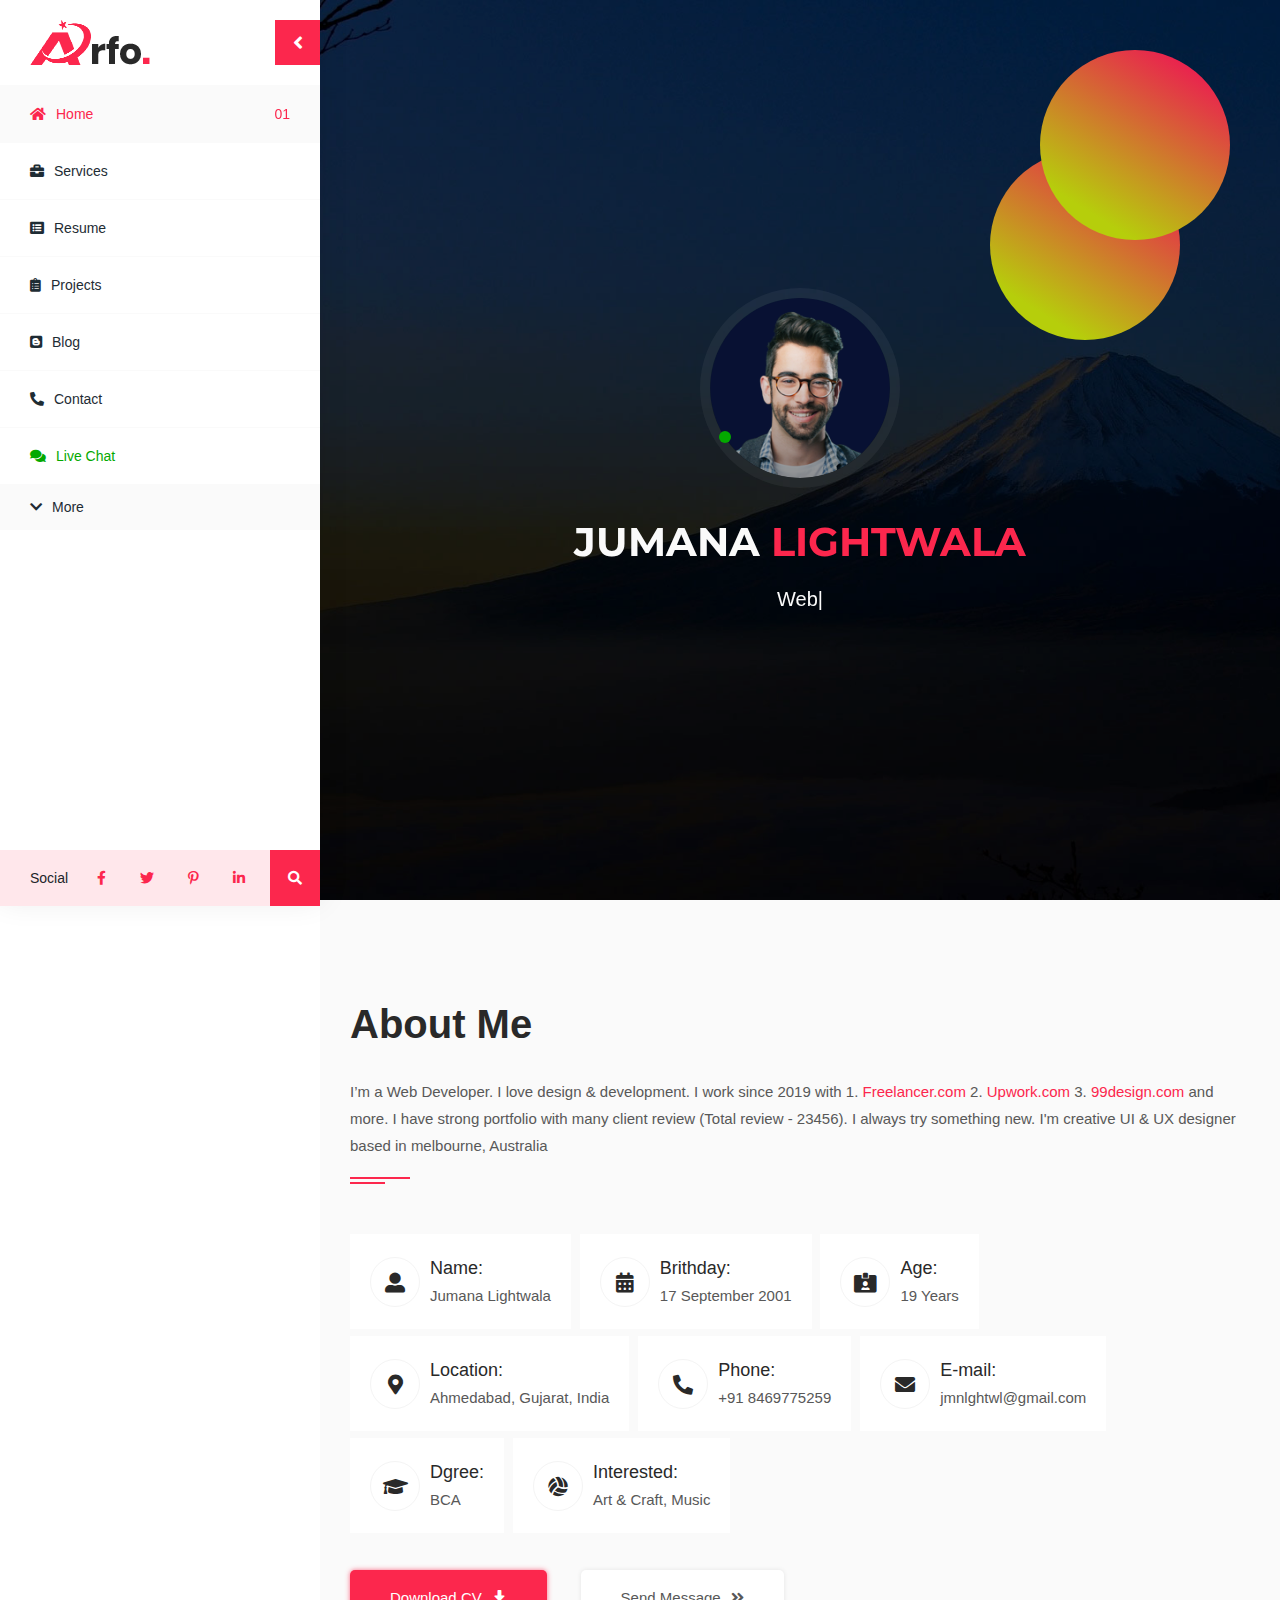
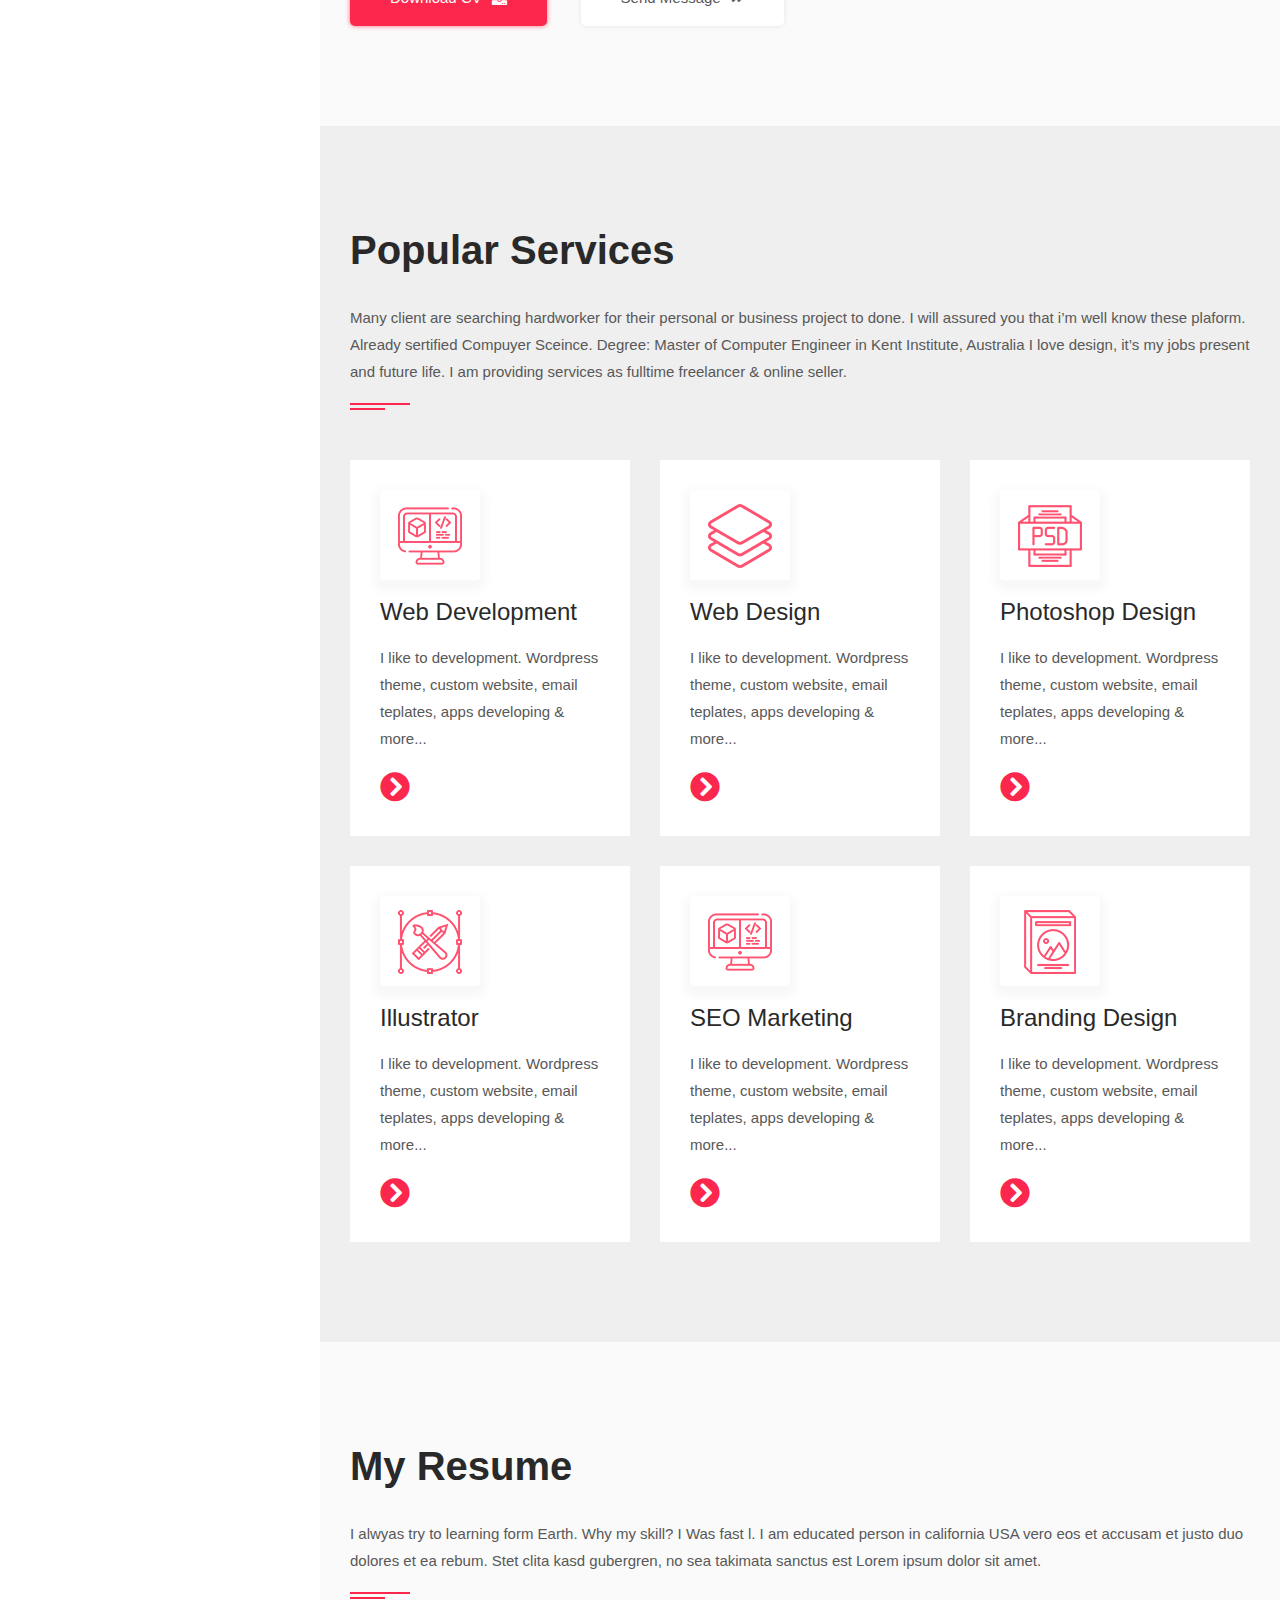
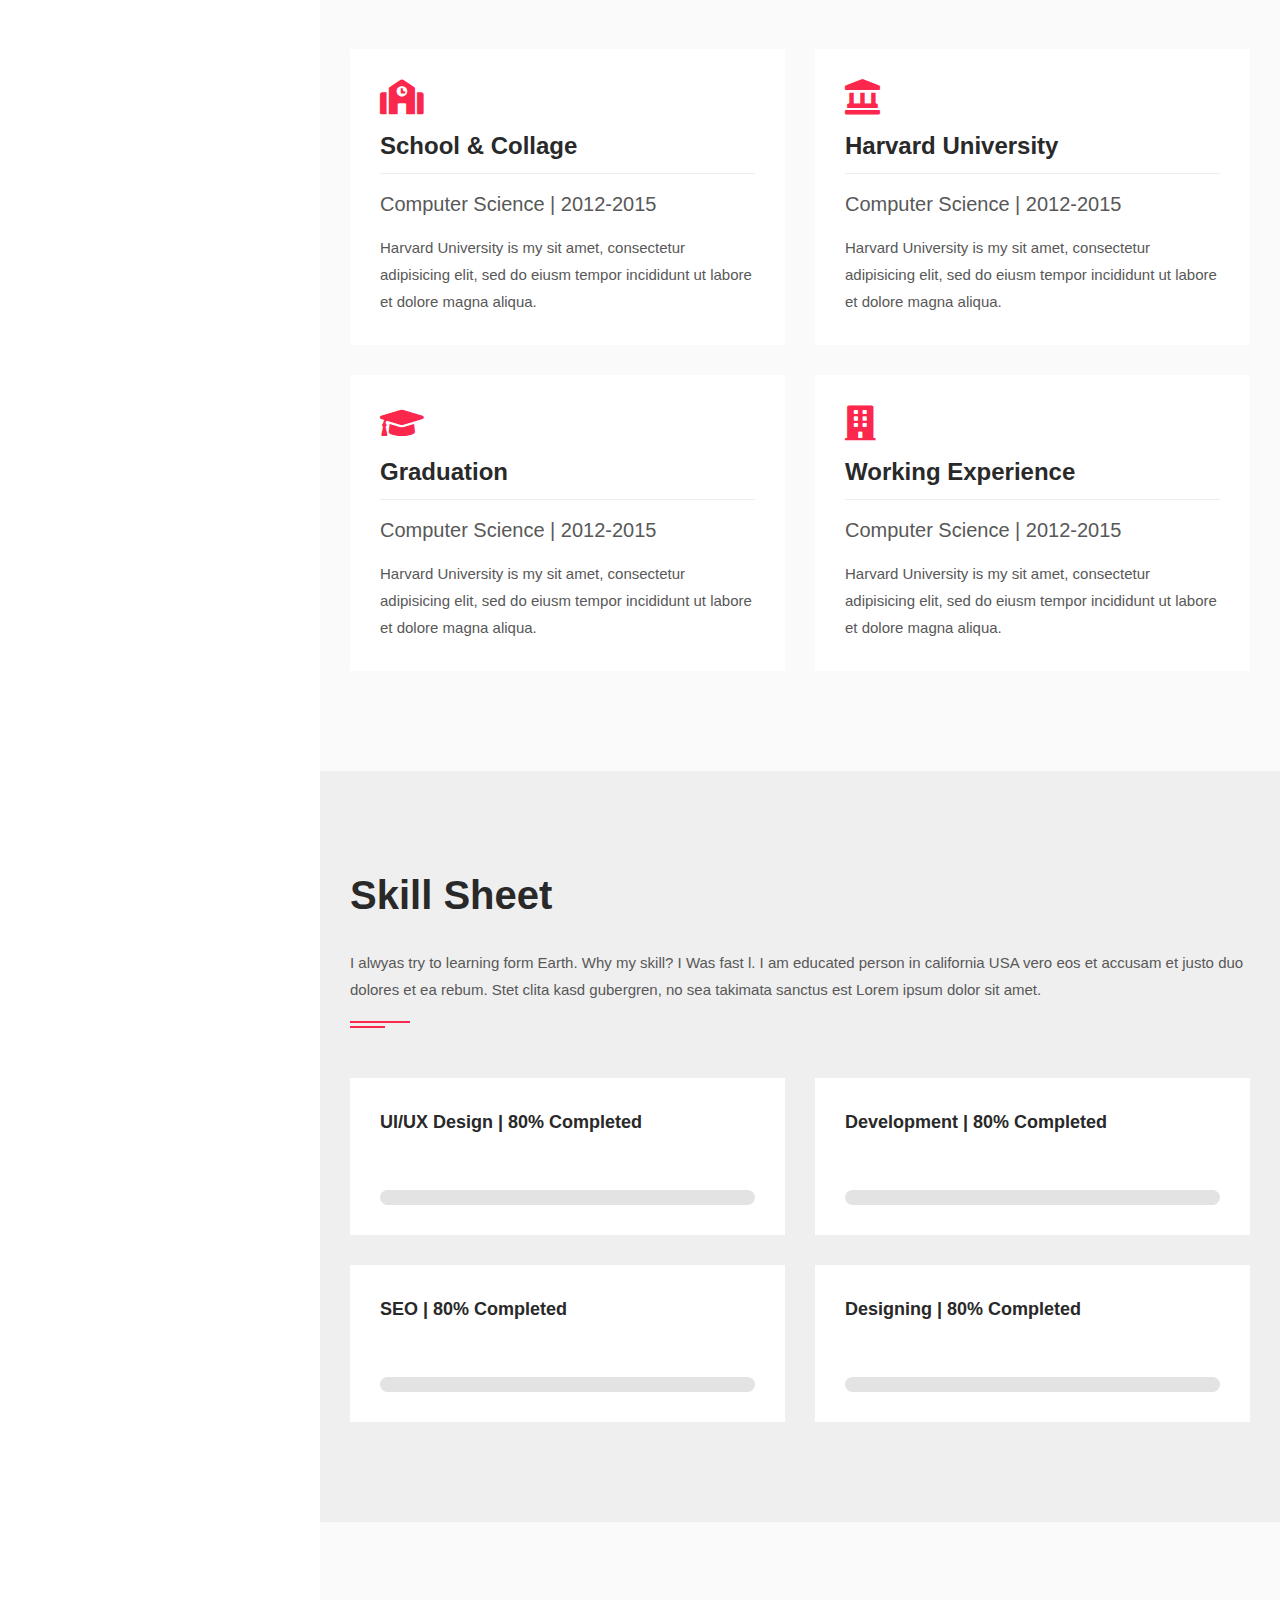
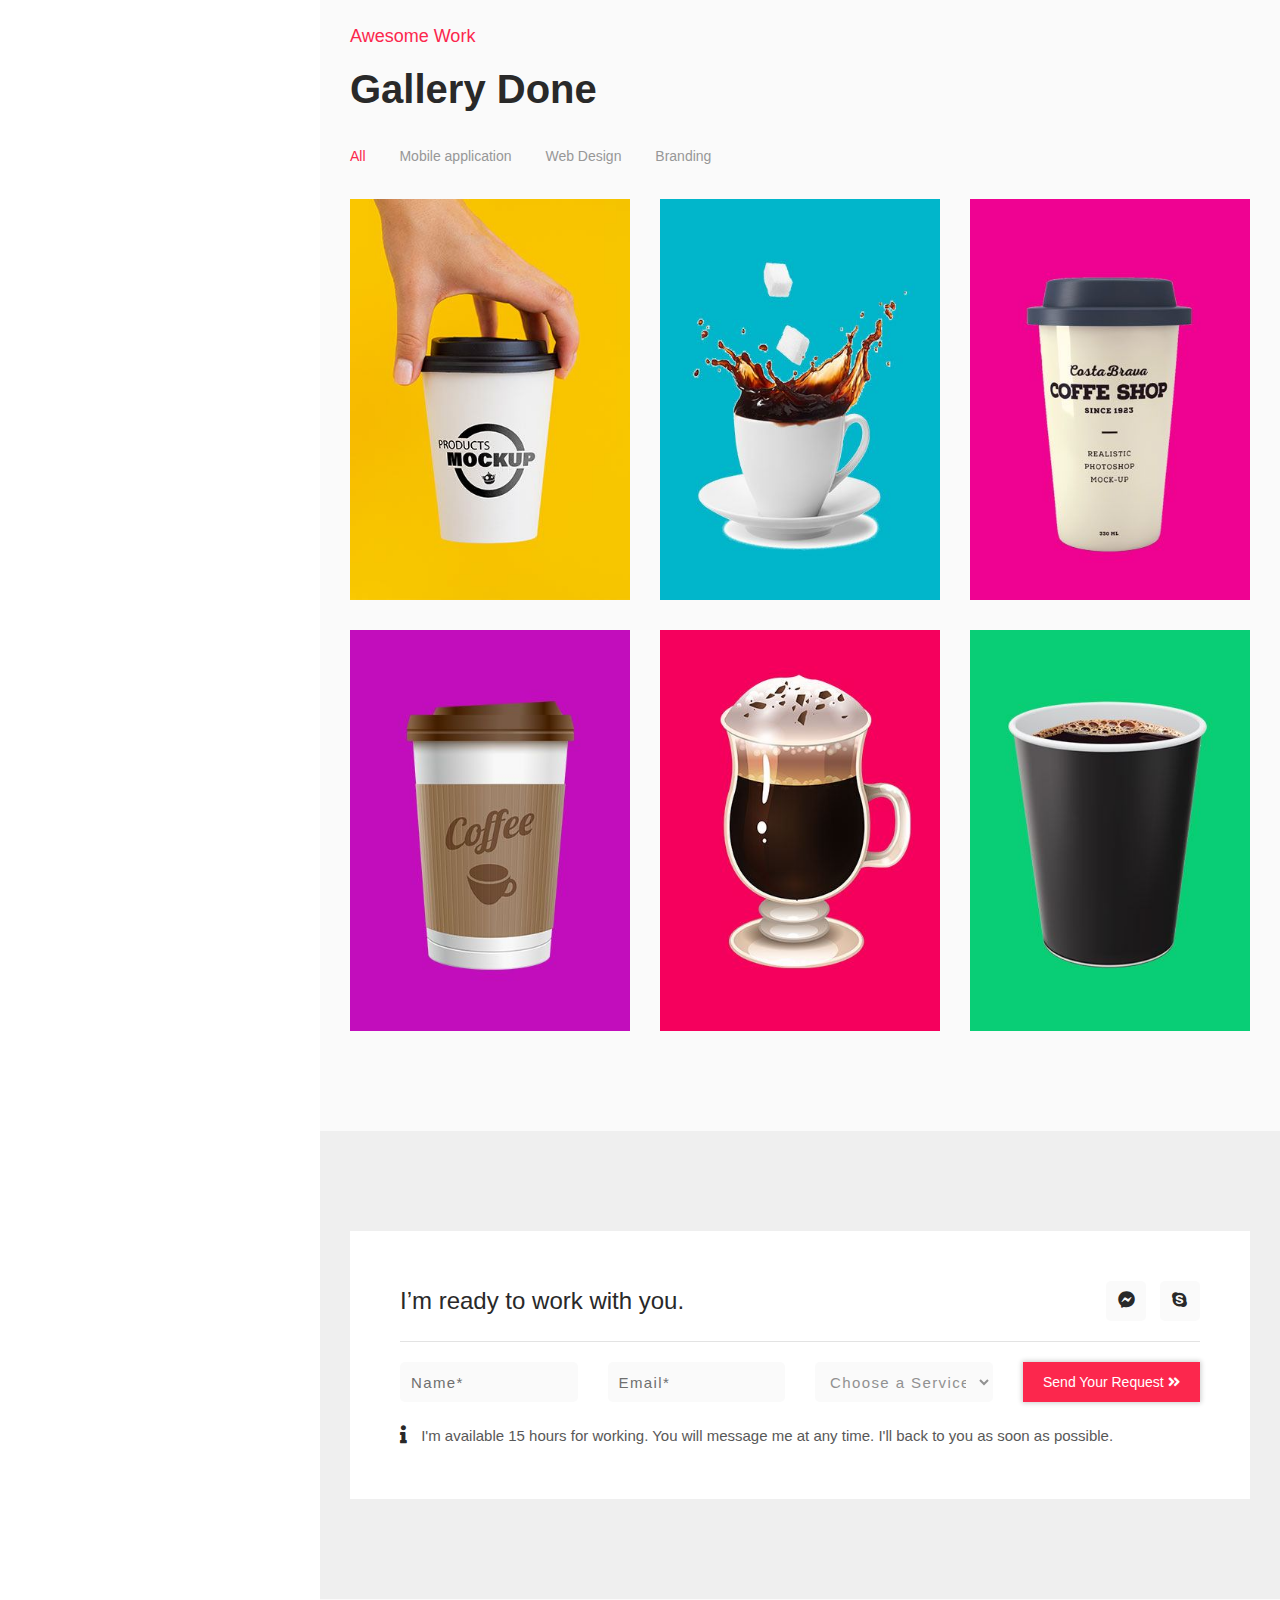
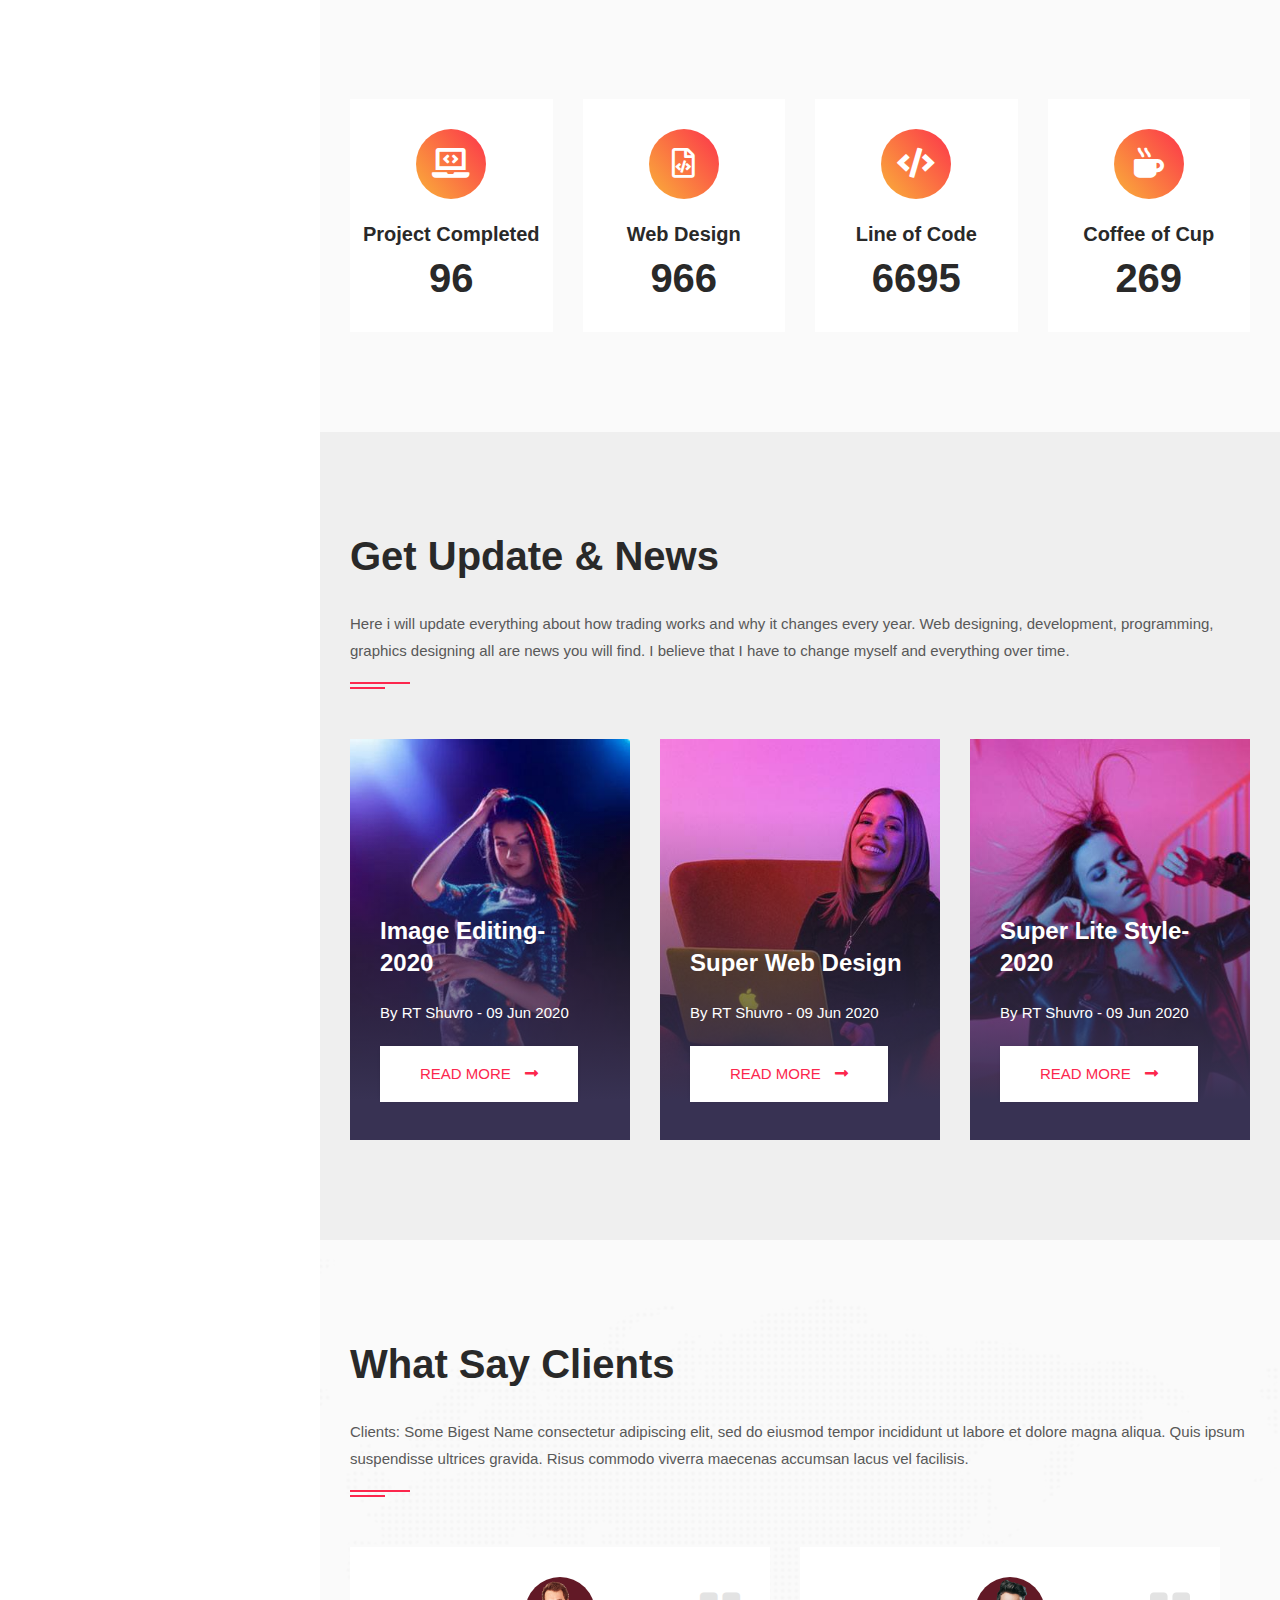
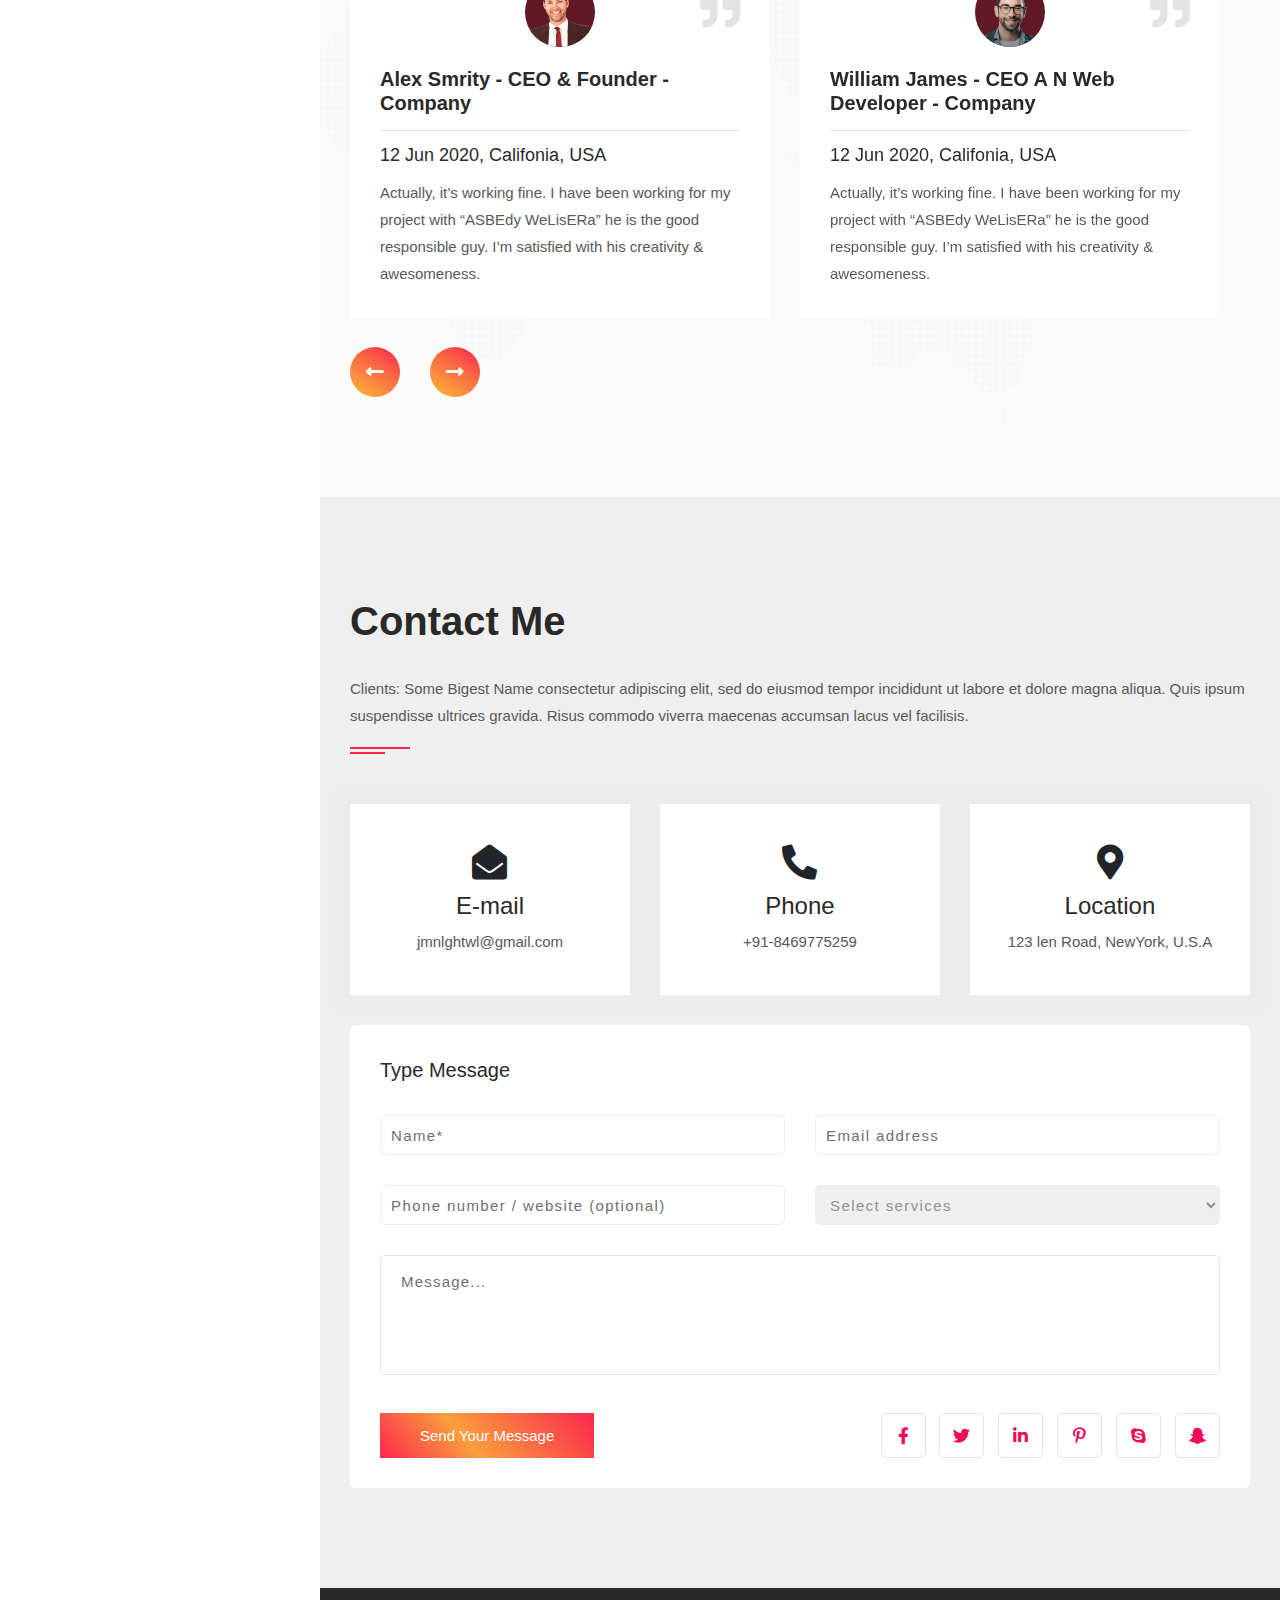
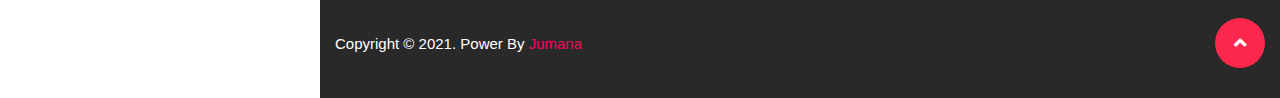
==== commit f692c64f: "Update index.html" ====
--- a/index.html
+++ b/index.html
@@ -2,7 +2,8 @@
 <html lang="en">
 
 
-<!-- Mirrored from anwebdev.com/arfo/demo/index.html by HTTrack Website Copier/3.x [XR&CO'2014], Fri, 08 Jan 2021 17:50:45 GMT -->
+<!-- Mirrored from anwebdev.com/arfo/demo/index.html by HTTrack Website Copier/3.x [XR&CO'2014], Thu, 07 Jan 2021 18:15:42 GMT -->
+
 <head>
     <meta charset="utf-8">
     <meta name="author" content="Abdullah AL Numan" />
@@ -60,7 +61,8 @@
                 </div>
                 <div class="slider-manu">
                     <ul>
-                        <li class="active"><a href="#!" data-scroll="#home"><i class="fas fa-home"></i>Home<span class="sub-nifo">01</span></a></li>
+                        <li class="active"><a href="#!" data-scroll="#home"><i class="fas fa-home"></i>Home<span
+                                    class="sub-nifo">01</span></a></li>
                         <li><a href="#!" data-scroll="#services"><i class="fas fa-briefcase"></i>Services</a></li>
                         <li><a href="#!" data-scroll="#resume"><i class="fas fa-list-alt"></i>Resume</a></li>
                         <li><a href="#!" data-scroll="#projects"><i class="fas fa-clipboard-list"></i>Projects</a></li>
@@ -71,8 +73,8 @@
                         <a href="#"><i class="fas fa-comments"></i>Live Chat</a>
                     </div>
                     <button class="user-panel">
-						<i class="fas fa-chevron-down"></i>More
-					</button>
+                        <i class="fas fa-chevron-down"></i>More
+                    </button>
                     <div class="user-content">
                         <h5>User Panel</h5>
                         <ul>
@@ -98,7 +100,8 @@
                             <a href="#"><i class="fab fa-linkedin-in"></i></a>
                         </li>
                     </ul>
-                    <button class="search-btn" data-toggle="modal" data-target="#popupSearch"><i class="fa fa-search"></i></button>
+                    <button class="search-btn" data-toggle="modal" data-target="#popupSearch"><i
+                            class="fa fa-search"></i></button>
                     <div class="modal fade" id="popupSearch" tabindex="-1" aria-hidden="true">
                         <div class="modal-dialog">
                             <div class="modal-content">
@@ -122,19 +125,25 @@
                             <span class="activety"></span>
                         </div>
                         <div class="profile-text">
-                            <h2>Arfondy <span class="pink">aLumsERa</span></h2>
-                            <p><span class="animate-typing" data-animate-loop="true" data-type-speed="200" data-type-delay="200" data-remove-speed="80" data-remove-delay="500" data-cursor-speed="500" data-animate-index="0">
-                                    iPhone Aplication Developer |
-                                    Android Aplication Developer |
-                                    UI UX Designer </span></p>
+                            <h2>Jumana <span class="pink">Lightwala</span></h2>
+                            <p><span class="animate-typing" data-animate-loop="true" data-type-speed="200"
+                                    data-type-delay="200" data-remove-speed="80" data-remove-delay="500"
+                                    data-cursor-speed="500" data-animate-index="0">
+                                    Web Developer |
+                                    WordPress Developer |
+                                    Android Application Developer </span></p>
                         </div>
                     </div>
                 </div>
                 <div class="owl-carousel banner-img">
-                    <div class="banner-bg banner-slider" style="background-image: url(img/banner/banner-v2-1.jpg);"></div>
-                    <div class="banner-bg banner-slider" style="background-image: url(img/banner/banner-v2-2.jpg);"></div>
-                    <div class="banner-bg banner-slider" style="background-image: url(img/banner/banner-v2-3.jpg);"></div>
-                    <div class="banner-bg banner-slider" style="background-image: url(img/banner/banner-v2-4.jpg);"></div>
+                    <div class="banner-bg banner-slider" style="background-image: url(img/banner/banner-v2-1.jpg);">
+                    </div>
+                    <div class="banner-bg banner-slider" style="background-image: url(img/banner/banner-v2-2.jpg);">
+                    </div>
+                    <div class="banner-bg banner-slider" style="background-image: url(img/banner/banner-v2-3.jpg);">
+                    </div>
+                    <div class="banner-bg banner-slider" style="background-image: url(img/banner/banner-v2-4.jpg);">
+                    </div>
                 </div>
             </section>
             <!-- Banner End -->
@@ -143,8 +152,12 @@
                 <div class="container">
                     <div class="title">
                         <h2>About Me</h2>
-                        <p>I’m a UI/UX designer & web developer. I love design & development. I work since 2008 with 1. <a href="#">Freelancer.com</a> 2. <a href="#">Upwork.com</a> 3. <a href="#">99design.com</a> and more. I have strong portfolio with many
-                            client review (Total review - 23456). I always try something new. I'm creative UI & UX designer based in melbourne, Australia</p>
+                        <p>I’m a Web Developer. I love design & development. I work since 2019 with 1.
+                            <a href="#">Freelancer.com</a> 2. <a href="#">Upwork.com</a> 3. <a href="#">99design.com</a>
+                            and more. I have strong portfolio with many
+                            client review (Total review - 23456). I always try something new. I'm creative UI & UX
+                            designer based in melbourne, Australia
+                        </p>
                     </div>
                     <div class="about-info">
                         <ul>
@@ -153,7 +166,7 @@
                                     <i class="fas fa-user-alt"></i>
                                     <div class="text">
                                         <h6>Name:</h6>
-                                        <p>Arfon Randerson</p>
+                                        <p>Jumana Lightwala</p>
                                     </div>
                                 </div>
                             </li>
@@ -162,7 +175,7 @@
                                     <i class="fas fa-calendar-alt"></i>
                                     <div class="text">
                                         <h6>Brithday:</h6>
-                                        <p>01 January 1996</p>
+                                        <p>17 September 2001</p>
                                     </div>
                                 </div>
                             </li>
@@ -171,7 +184,7 @@
                                     <i class="fas fa-id-card-alt"></i>
                                     <div class="text">
                                         <h6>Age:</h6>
-                                        <p>24 Years</p>
+                                        <p>19 Years</p>
                                     </div>
                                 </div>
                             </li>
@@ -180,7 +193,7 @@
                                     <i class="fas fa-map-marker-alt"></i>
                                     <div class="text">
                                         <h6>Location:</h6>
-                                        <p>Austone - 136 EVAN - Street, Melbourne, Australia</p>
+                                        <p>Ahmedabad, Gujarat, India</p>
                                     </div>
                                 </div>
                             </li>
@@ -189,7 +202,7 @@
                                     <i class="fas fa-phone-alt"></i>
                                     <div class="text">
                                         <h6>Phone:</h6>
-                                        <p>+998 877 982 25</p>
+                                        <p>+91 8469775259</p>
                                     </div>
                                 </div>
                             </li>
@@ -198,7 +211,7 @@
                                     <i class="fas fa-envelope"></i>
                                     <div class="text">
                                         <h6>E-mail:</h6>
-                                        <p>arfonanderson@gmail.com</p>
+                                        <p>jmnlghtwl@gmail.com</p>
                                     </div>
                                 </div>
                             </li>
@@ -207,7 +220,7 @@
                                     <i class="fas fa-graduation-cap"></i>
                                     <div class="text">
                                         <h6>Dgree:</h6>
-                                        <p>Computer Science</p>
+                                        <p>BCA</p>
                                     </div>
                                 </div>
                             </li>
@@ -216,7 +229,7 @@
                                     <i class="fas fa-volleyball-ball"></i>
                                     <div class="text">
                                         <h6>Interested:</h6>
-                                        <p>Football, Cricket, Music</p>
+                                        <p>Art & Craft, Music</p>
                                     </div>
                                 </div>
                             </li>
@@ -240,8 +253,11 @@
                 <div class="container">
                     <div class="title">
                         <h2>Popular Services</h2>
-                        <p>Many client are searching hardworker for their personal or business project to done. I will assured you that i’m well know these plaform. Already sertified Compuyer Sceince. Degree: Master of Computer Engineer in Kent Institute,
-                            Australia I love design, it’s my jobs present and future life. I am providing services as fulltime freelancer & online seller.</p>
+                        <p>Many client are searching hardworker for their personal or business project to done. I will
+                            assured you that i’m well know these plaform. Already sertified Compuyer Sceince. Degree:
+                            Master of Computer Engineer in Kent Institute,
+                            Australia I love design, it’s my jobs present and future life. I am providing services as
+                            fulltime freelancer & online seller.</p>
                     </div>
                     <div class="row">
                         <div class="col-md-6 col-lg-4">
@@ -251,7 +267,8 @@
                                         <img src="img/services/icon-1-v2.png" alt="icon">
                                     </div>
                                     <h4>Web Development</h4>
-                                    <p>I like to development. Wordpress theme, custom website, email teplates, apps developing & more...
+                                    <p>I like to development. Wordpress theme, custom website, email teplates, apps
+                                        developing & more...
                                     </p>
                                     <a href="#"><i class="fas fa-chevron-circle-right"></i></a>
                                 </div>
@@ -264,7 +281,8 @@
                                         <img src="img/services/icon-2-v2.png" alt="icon">
                                     </div>
                                     <h4>Web Design</h4>
-                                    <p>I like to development. Wordpress theme, custom website, email teplates, apps developing & more...
+                                    <p>I like to development. Wordpress theme, custom website, email teplates, apps
+                                        developing & more...
                                     </p>
                                     <a href="#"><i class="fas fa-chevron-circle-right"></i></a>
                                 </div>
@@ -277,7 +295,8 @@
                                         <img src="img/services/icon-3-v2.png" alt="icon">
                                     </div>
                                     <h4>Photoshop Design</h4>
-                                    <p>I like to development. Wordpress theme, custom website, email teplates, apps developing & more...
+                                    <p>I like to development. Wordpress theme, custom website, email teplates, apps
+                                        developing & more...
                                     </p>
                                     <a href="#"><i class="fas fa-chevron-circle-right"></i></a>
                                 </div>
@@ -290,7 +309,8 @@
                                         <img src="img/services/icon-4-v2.png" alt="icon">
                                     </div>
                                     <h4>Illustrator</h4>
-                                    <p>I like to development. Wordpress theme, custom website, email teplates, apps developing & more...
+                                    <p>I like to development. Wordpress theme, custom website, email teplates, apps
+                                        developing & more...
                                     </p>
                                     <a href="#"><i class="fas fa-chevron-circle-right"></i></a>
                                 </div>
@@ -303,7 +323,8 @@
                                         <img src="img/services/icon-5-v2.png" alt="icon">
                                     </div>
                                     <h4>SEO Marketing</h4>
-                                    <p>I like to development. Wordpress theme, custom website, email teplates, apps developing & more...
+                                    <p>I like to development. Wordpress theme, custom website, email teplates, apps
+                                        developing & more...
                                     </p>
                                     <a href="#"><i class="fas fa-chevron-circle-right"></i></a>
                                 </div>
@@ -316,7 +337,8 @@
                                         <img src="img/services/icon-6-v2.png" alt="icon">
                                     </div>
                                     <h4>Branding Design</h4>
-                                    <p>I like to development. Wordpress theme, custom website, email teplates, apps developing & more...
+                                    <p>I like to development. Wordpress theme, custom website, email teplates, apps
+                                        developing & more...
                                     </p>
                                     <a href="#"><i class="fas fa-chevron-circle-right"></i></a>
                                 </div>
@@ -331,7 +353,9 @@
                 <div class="container">
                     <div class="title">
                         <h2>My Resume</h2>
-                        <p>I alwyas try to learning form Earth. Why my skill? I Was fast l. I am educated person in california USA vero eos et accusam et justo duo dolores et ea rebum. Stet clita kasd gubergren, no sea takimata sanctus est Lorem ipsum dolor
+                        <p>I alwyas try to learning form Earth. Why my skill? I Was fast l. I am educated person in
+                            california USA vero eos et accusam et justo duo dolores et ea rebum. Stet clita kasd
+                            gubergren, no sea takimata sanctus est Lorem ipsum dolor
                             sit amet.
                         </p>
                     </div>
@@ -342,7 +366,8 @@
                                     <i class="fas fa-school"></i>
                                     <h4>School & Collage</h4>
                                     <h5>Computer Science | 2012-2015</h5>
-                                    <p>Harvard University is my sit amet, consectetur adipisicing elit, sed do eiusm tempor incididunt ut labore et dolore magna aliqua.</p>
+                                    <p>Harvard University is my sit amet, consectetur adipisicing elit, sed do eiusm
+                                        tempor incididunt ut labore et dolore magna aliqua.</p>
                                 </div>
                             </div>
                         </div>
@@ -352,7 +377,8 @@
                                     <i class="fas fa-landmark"></i>
                                     <h4>Harvard University</h4>
                                     <h5>Computer Science | 2012-2015</h5>
-                                    <p>Harvard University is my sit amet, consectetur adipisicing elit, sed do eiusm tempor incididunt ut labore et dolore magna aliqua.</p>
+                                    <p>Harvard University is my sit amet, consectetur adipisicing elit, sed do eiusm
+                                        tempor incididunt ut labore et dolore magna aliqua.</p>
                                 </div>
                             </div>
                         </div>
@@ -362,7 +388,8 @@
                                     <i class="fas fa-graduation-cap"></i>
                                     <h4>Graduation</h4>
                                     <h5>Computer Science | 2012-2015</h5>
-                                    <p>Harvard University is my sit amet, consectetur adipisicing elit, sed do eiusm tempor incididunt ut labore et dolore magna aliqua.</p>
+                                    <p>Harvard University is my sit amet, consectetur adipisicing elit, sed do eiusm
+                                        tempor incididunt ut labore et dolore magna aliqua.</p>
                                 </div>
                             </div>
                         </div>
@@ -372,7 +399,8 @@
                                     <i class="fas fa-building"></i>
                                     <h4>Working Experience</h4>
                                     <h5>Computer Science | 2012-2015</h5>
-                                    <p>Harvard University is my sit amet, consectetur adipisicing elit, sed do eiusm tempor incididunt ut labore et dolore magna aliqua.</p>
+                                    <p>Harvard University is my sit amet, consectetur adipisicing elit, sed do eiusm
+                                        tempor incididunt ut labore et dolore magna aliqua.</p>
                                 </div>
                             </div>
                         </div>
@@ -385,7 +413,9 @@
                 <div class="container">
                     <div class="title">
                         <h2>Skill Sheet</h2>
-                        <p>I alwyas try to learning form Earth. Why my skill? I Was fast l. I am educated person in california USA vero eos et accusam et justo duo dolores et ea rebum. Stet clita kasd gubergren, no sea takimata sanctus est Lorem ipsum dolor
+                        <p>I alwyas try to learning form Earth. Why my skill? I Was fast l. I am educated person in
+                            california USA vero eos et accusam et justo duo dolores et ea rebum. Stet clita kasd
+                            gubergren, no sea takimata sanctus est Lorem ipsum dolor
                             sit amet.
                         </p>
                     </div>
@@ -396,7 +426,9 @@
                                     <h6>UI/UX Design | 80% Completed</h6>
                                     <div class="progress-over">
                                         <div class="progress">
-                                            <div class="progress-bar wow animate__slideInLeft" data-wow-duration="1.9s" data-wow-delay="0s" role="progressbar" style="width: 80%;" aria-valuenow="80" aria-valuemin="0" aria-valuemax="100">
+                                            <div class="progress-bar wow animate__slideInLeft" data-wow-duration="1.9s"
+                                                data-wow-delay="0s" role="progressbar" style="width: 80%;"
+                                                aria-valuenow="80" aria-valuemin="0" aria-valuemax="100">
                                                 <div class="pur-count">
                                                     <span class="counter">80</span>%
                                                 </div>
@@ -412,7 +444,9 @@
                                     <h6>Development | 80% Completed</h6>
                                     <div class="progress-over">
                                         <div class="progress">
-                                            <div class="progress-bar wow animate__slideInLeft" data-wow-duration="1.9s" data-wow-delay="0s" role="progressbar" style="width: 80%;" aria-valuenow="80" aria-valuemin="0" aria-valuemax="100">
+                                            <div class="progress-bar wow animate__slideInLeft" data-wow-duration="1.9s"
+                                                data-wow-delay="0s" role="progressbar" style="width: 80%;"
+                                                aria-valuenow="80" aria-valuemin="0" aria-valuemax="100">
                                                 <div class="pur-count">
                                                     <span class="counter">80</span>%
                                                 </div>
@@ -428,7 +462,9 @@
                                     <h6>SEO | 80% Completed</h6>
                                     <div class="progress-over">
                                         <div class="progress">
-                                            <div class="progress-bar wow animate__slideInLeft" data-wow-duration="1.9s" data-wow-delay="0s" role="progressbar" style="width: 80%;" aria-valuenow="80" aria-valuemin="0" aria-valuemax="100">
+                                            <div class="progress-bar wow animate__slideInLeft" data-wow-duration="1.9s"
+                                                data-wow-delay="0s" role="progressbar" style="width: 80%;"
+                                                aria-valuenow="80" aria-valuemin="0" aria-valuemax="100">
                                                 <div class="pur-count">
                                                     <span class="counter">80</span>%
                                                 </div>
@@ -444,7 +480,9 @@
                                     <h6>Designing | 80% Completed</h6>
                                     <div class="progress-over">
                                         <div class="progress">
-                                            <div class="progress-bar wow animate__slideInLeft" data-wow-duration="1.9s" data-wow-delay="0s" role="progressbar" style="width: 80%;" aria-valuenow="80" aria-valuemin="0" aria-valuemax="100">
+                                            <div class="progress-bar wow animate__slideInLeft" data-wow-duration="1.9s"
+                                                data-wow-delay="0s" role="progressbar" style="width: 80%;"
+                                                aria-valuenow="80" aria-valuemin="0" aria-valuemax="100">
                                                 <div class="pur-count">
                                                     <span class="counter">80</span>%
                                                 </div>
@@ -641,7 +679,8 @@
                                 </div>
                             </div>
                         </form>
-                        <p><i class="fas fa-info"></i> I'm available 15 hours for working. You will message me at any time. I'll back to you as soon as possible.
+                        <p><i class="fas fa-info"></i> I'm available 15 hours for working. You will message me at any
+                            time. I'll back to you as soon as possible.
                         </p>
                     </div>
                 </div>
@@ -704,7 +743,9 @@
                 <div class="container">
                     <div class="title">
                         <h2>Get Update & News</h2>
-                        <p>Here i will update everything about how trading works and why it changes every year. Web designing, development, programming, graphics designing all are news you will find. I believe that I have to change myself and everything
+                        <p>Here i will update everything about how trading works and why it changes every year. Web
+                            designing, development, programming, graphics designing all are news you will find. I
+                            believe that I have to change myself and everything
                             over time.
                         </p>
                     </div>
@@ -716,7 +757,8 @@
                                     <div class="text">
                                         <h4>Image Editing- 2020</h4>
                                         <p>By RT Shuvro - 09 Jun 2020</p>
-                                        <a href="blog-details.html">Read More <i class="fas fa-long-arrow-alt-right"></i></a>
+                                        <a href="blog-details.html">Read More <i
+                                                class="fas fa-long-arrow-alt-right"></i></a>
                                     </div>
                                 </div>
                             </div>
@@ -728,7 +770,8 @@
                                     <div class="text">
                                         <h4>Super Web Design</h4>
                                         <p>By RT Shuvro - 09 Jun 2020</p>
-                                        <a href="blog-details.html">Read More <i class="fas fa-long-arrow-alt-right"></i></a>
+                                        <a href="blog-details.html">Read More <i
+                                                class="fas fa-long-arrow-alt-right"></i></a>
                                     </div>
                                 </div>
                             </div>
@@ -740,7 +783,8 @@
                                     <div class="text">
                                         <h4>Super Lite Style- 2020</h4>
                                         <p>By RT Shuvro - 09 Jun 2020</p>
-                                        <a href="blog-details.html">Read More <i class="fas fa-long-arrow-alt-right"></i></a>
+                                        <a href="blog-details.html">Read More <i
+                                                class="fas fa-long-arrow-alt-right"></i></a>
                                     </div>
                                 </div>
                             </div>
@@ -754,7 +798,9 @@
                 <div class="container">
                     <div class="title">
                         <h2>What Say Clients</h2>
-                        <p>Clients: Some Bigest Name consectetur adipiscing elit, sed do eiusmod tempor incididunt ut labore et dolore magna aliqua. Quis ipsum suspendisse ultrices gravida. Risus commodo viverra maecenas accumsan lacus vel facilisis. </p>
+                        <p>Clients: Some Bigest Name consectetur adipiscing elit, sed do eiusmod tempor incididunt ut
+                            labore et dolore magna aliqua. Quis ipsum suspendisse ultrices gravida. Risus commodo
+                            viverra maecenas accumsan lacus vel facilisis. </p>
                     </div>
                     <div class="clind-ariya-v2">
                         <div class="clind">
@@ -764,7 +810,9 @@
                             <div class="client-text">
                                 <h4>Alex Smrity - CEO & Founder - Company</h4>
                                 <h6>12 Jun 2020, Califonia, USA</h6>
-                                <p>Actually, it’s working fine. I have been working for my project with “ASBEdy WeLisERa” he is the good responsible guy. I’m satisfied with his creativity & awesomeness.</p>
+                                <p>Actually, it’s working fine. I have been working for my project with “ASBEdy
+                                    WeLisERa” he is the good responsible guy. I’m satisfied with his creativity &
+                                    awesomeness.</p>
                             </div>
                         </div>
                         <div class="clind">
@@ -774,7 +822,9 @@
                             <div class="client-text">
                                 <h4>William James - CEO A N Web Developer - Company</h4>
                                 <h6>12 Jun 2020, Califonia, USA</h6>
-                                <p>Actually, it’s working fine. I have been working for my project with “ASBEdy WeLisERa” he is the good responsible guy. I’m satisfied with his creativity & awesomeness.</p>
+                                <p>Actually, it’s working fine. I have been working for my project with “ASBEdy
+                                    WeLisERa” he is the good responsible guy. I’m satisfied with his creativity &
+                                    awesomeness.</p>
                             </div>
                         </div>
                         <div class="clind">
@@ -784,7 +834,9 @@
                             <div class="client-text">
                                 <h4>William Baby - CEO & Founder - Company</h4>
                                 <h6>12 Jun 2020, Califonia, USA</h6>
-                                <p>Actually, it’s working fine. I have been working for my project with “ASBEdy WeLisERa” he is the good responsible guy. I’m satisfied with his creativity & awesomeness.</p>
+                                <p>Actually, it’s working fine. I have been working for my project with “ASBEdy
+                                    WeLisERa” he is the good responsible guy. I’m satisfied with his creativity &
+                                    awesomeness.</p>
                             </div>
                         </div>
                     </div>
@@ -796,7 +848,9 @@
                 <div class="container">
                     <div class="title">
                         <h2>Contact Me</h2>
-                        <p>Clients: Some Bigest Name consectetur adipiscing elit, sed do eiusmod tempor incididunt ut labore et dolore magna aliqua. Quis ipsum suspendisse ultrices gravida. Risus commodo viverra maecenas accumsan lacus vel facilisis.
+                        <p>Clients: Some Bigest Name consectetur adipiscing elit, sed do eiusmod tempor incididunt ut
+                            labore et dolore magna aliqua. Quis ipsum suspendisse ultrices gravida. Risus commodo
+                            viverra maecenas accumsan lacus vel facilisis.
                         </p>
                     </div>
                     <div class="row">
@@ -805,7 +859,7 @@
                                 <div class="card-body">
                                     <i class="fas fa-envelope-open"></i>
                                     <h4>E-mail</h4>
-                                    <p>example@gmail.com</p>
+                                    <p>jmnlghtwl@gmail.com</p>
                                 </div>
                             </div>
                         </div>
@@ -814,7 +868,7 @@
                                 <div class="card-body">
                                     <i class="fas fa-phone-alt"></i>
                                     <h4>Phone</h4>
-                                    <p>+(134)-768566475</p>
+                                    <p>+91-8469775259 </p>
                                 </div>
                             </div>
                         </div>
@@ -833,13 +887,16 @@
                         <form action="#">
                             <div class="row">
                                 <div class="col-md-6">
-                                    <input name="name" type="text" placeholder="Name*" value="" size="30" aria-required="true" required="required">
+                                    <input name="name" type="text" placeholder="Name*" value="" size="30"
+                                        aria-required="true" required="required">
                                 </div>
                                 <div class="col-md-6">
-                                    <input name="email" type="email" placeholder="Email address" value="" size="30" aria-required="true" required="required">
+                                    <input name="email" type="email" placeholder="Email address" value="" size="30"
+                                        aria-required="true" required="required">
                                 </div>
                                 <div class="col-md-6">
-                                    <input name="phone" type="text" placeholder="Phone number / website (optional)" value="" size="30" aria-required="true" required="required">
+                                    <input name="phone" type="text" placeholder="Phone number / website (optional)"
+                                        value="" size="30" aria-required="true" required="required">
                                 </div>
                                 <div class="col-md-6"><select>
                                         <option value="">Select services</option>
@@ -878,7 +935,7 @@
                 <div class="container">
                     <div class="row align-items-center">
                         <div class="col-9">
-                            <p>Copyright © 2020. Power By <a href="https://themeforest.net/user/devchange/portfolio" target="_blank">Devchange</a>
+                            <p>Copyright © 2021. Power By <a href="#" target="_blank">Jumana</a>
                             </p>
                         </div>
                         <div class="col-3">
@@ -953,5 +1010,6 @@
 </body>
 
 
-<!-- Mirrored from anwebdev.com/arfo/demo/index.html by HTTrack Website Copier/3.x [XR&CO'2014], Fri, 08 Jan 2021 17:51:01 GMT -->
-</html>+<!-- Mirrored from anwebdev.com/arfo/demo/index.html by HTTrack Website Copier/3.x [XR&CO'2014], Thu, 07 Jan 2021 18:16:01 GMT -->
+
+</html>
